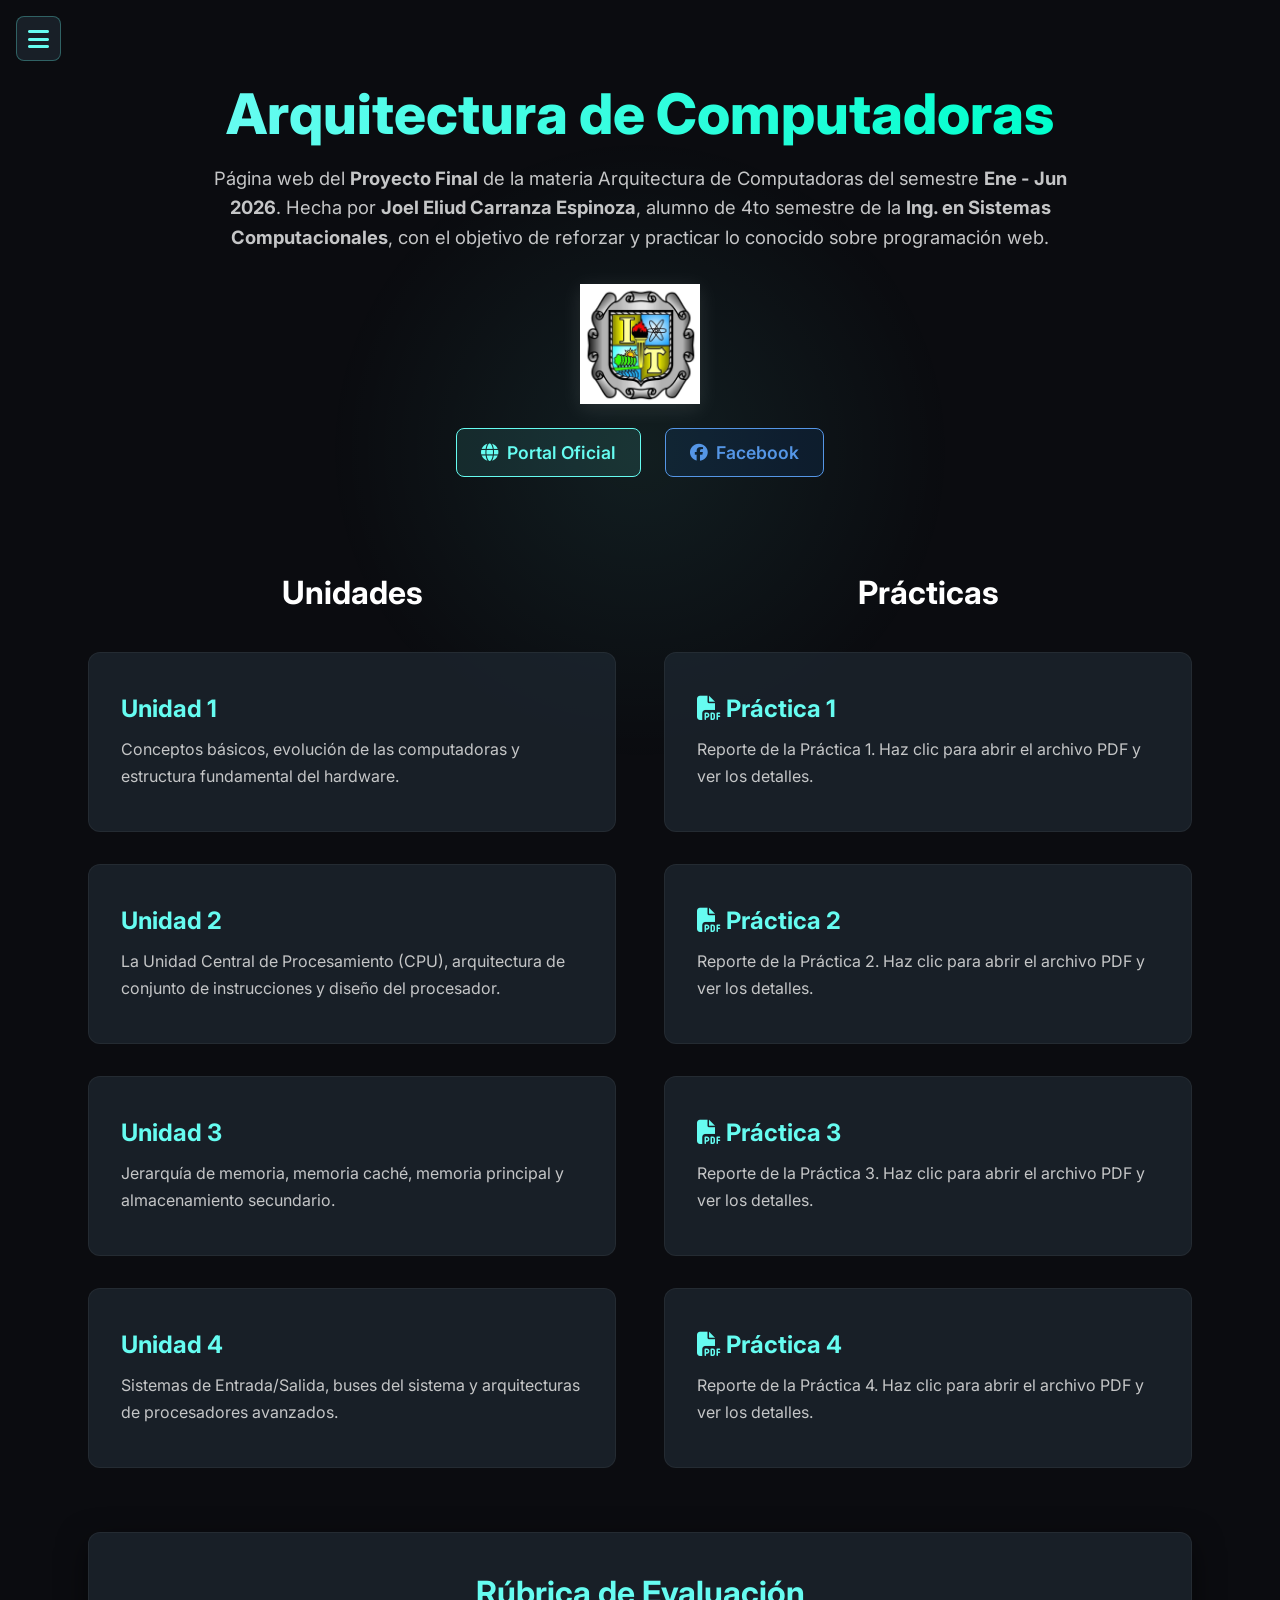
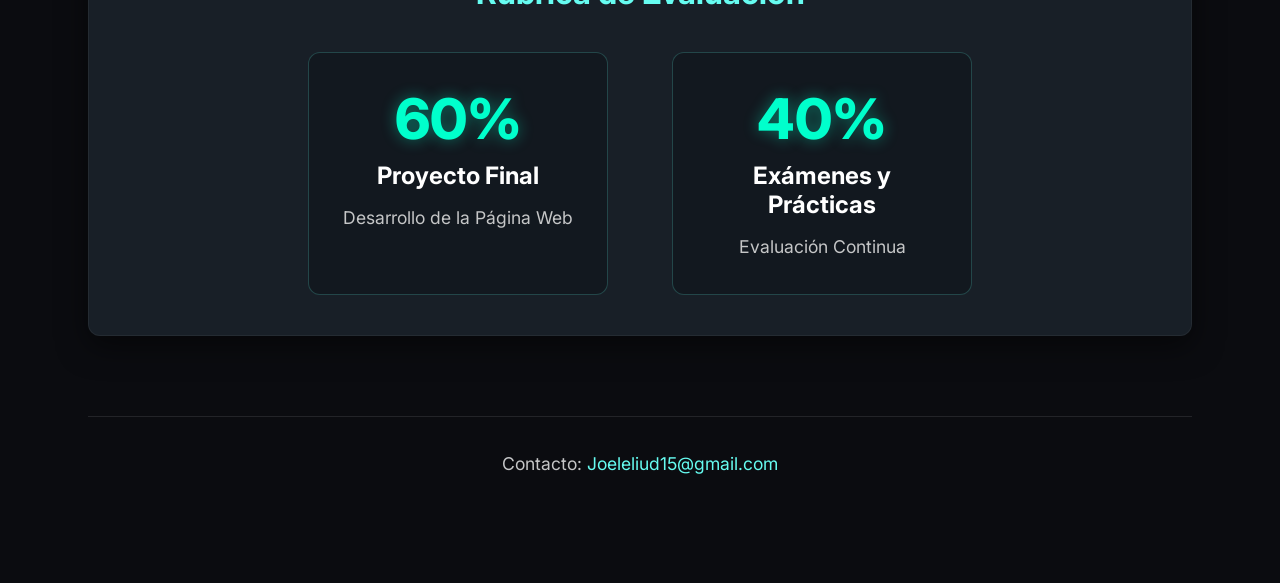
==== index.html @ 80d4b1cf "Update index.html" ====
<!DOCTYPE html>
<html lang="es">
<head>
    <meta charset="UTF-8">
    <meta name="viewport" content="width=device-width, initial-scale=1.0">
    <title>Arquitectura de Computadoras</title>
    <!-- SEO Best Practices -->
    <meta name="description" content="Temario y material de estudio de Arquitectura de Computadoras. Aprende sobre sistemas de cómputo, procesadores, memoria y más.">
    <!-- Google Fonts: Inter -->
    <link rel="preconnect" href="https://fonts.googleapis.com">
    <link rel="preconnect" href="https://fonts.gstatic.com" crossorigin>
    <link href="https://fonts.googleapis.com/css2?family=Inter:wght@300;400;600;800&display=swap" rel="stylesheet">
    <!-- FontAwesome for Icons -->
    <link rel="stylesheet" href="https://cdnjs.cloudflare.com/ajax/libs/font-awesome/6.4.0/css/all.min.css">
    <!-- Custom CSS -->
    <link rel="stylesheet" href="css/styles.css">
</head>
<body class="sidebar-collapsed">
    <!-- Toggle Button -->
    <button id="sidebar-toggle" class="sidebar-toggle-btn" aria-label="Toggle Sidebar">
        <i class="fa-solid fa-bars"></i>
    </button>

    <!-- Sidebar Navigation -->
    <nav class="sidebar" id="sidebar">
        <img src="assets/INICIO/LOGO-TECNM.png" alt="TecNM Logo" style="position: absolute; top: 1.5rem; left: 1.5rem; width: 200px; filter: drop-shadow(0 2px 5px rgba(255,255,255,0.1));">
        <div class="sidebar-header" style="margin-top: 5rem;">
            <h2>Arquitectura de computadoras</h2>
            <span>Instituto Tecnológico de Saltillo</span>
        </div>
        <ul class="nav-links">
            <li><a href="index.html" class="active"><i class="fa-solid fa-house"></i> Inicio</a></li>
            <li><a href="unidad1.html"><i class="fa-solid fa-microchip"></i> Unidad 1</a></li>
            <li><a href="unidad2.html"><i class="fa-solid fa-memory"></i> Unidad 2</a></li>
            <li><a href="unidad3.html"><i class="fa-solid fa-network-wired"></i> Unidad 3</a></li>
            <li><a href="unidad4.html"><i class="fa-solid fa-server"></i> Unidad 4</a></li>
        </ul>
    </nav>

    <!-- Main Content -->
    <main class="main-content" id="main-content">
        <!-- Hero Section -->
        <div class="hero-section" style="text-align: center; margin-bottom: 4rem;">
            <h1 style="font-size: 3.5rem; margin-bottom: 1rem;"><span class="text-gradient">Arquitectura de Computadoras</span></h1>
            <p style="font-size: 1.15rem; max-width: 900px; margin: 0 auto 2rem auto; color: var(--text-secondary); line-height: 1.6;">Página web del <strong>Proyecto Final</strong> de la materia Arquitectura de Computadoras del semestre <strong>Ene - Jun 2026</strong>. Hecha por <strong>Joel Eliud Carranza Espinoza</strong>, alumno de 4to semestre de la <strong>Ing. en Sistemas Computacionales</strong>, con el objetivo de reforzar y practicar lo conocido sobre programación web.</p>
            
            <div style="display: flex; justify-content: center; align-items: center; margin-bottom: 1.5rem;">
                <img src="assets/INICIO/ITS.png" alt="ITS Logo" style="height: 120px; object-fit: contain; filter: drop-shadow(0 4px 10px rgba(255,255,255,0.1));">
            </div>

            <div style="display: flex; justify-content: center; gap: 1.5rem; flex-wrap: wrap;">
                <a href="https://saltillo.tecnm.mx/" target="_blank" class="hero-btn portal-btn"><i class="fa-solid fa-globe"></i> Portal Oficial</a>
                <a href="https://www.facebook.com/TecNMcampusSaltillo/" target="_blank" class="hero-btn fb-btn"><i class="fa-brands fa-facebook"></i> Facebook</a>
            </div>
        </div>

        <div style="display: flex; flex-wrap: wrap; gap: 3rem; margin-top: 2rem;">
            <!-- Columna de Unidades -->
            <div style="flex: 1; min-width: 300px;">
                <h2 style="text-align: center; border: none; margin-bottom: 2rem;">Unidades</h2>
                <div class="module-grid">
                    <a href="unidad1.html" class="module-card" style="min-height: 180px; display: flex; flex-direction: column; justify-content: center;">
                        <h3 style="margin-top: 0;">Unidad 1</h3>
                        <p style="margin-bottom: 0;">Conceptos básicos, evolución de las computadoras y estructura fundamental del hardware.</p>
                    </a>
                    <a href="unidad2.html" class="module-card" style="min-height: 180px; display: flex; flex-direction: column; justify-content: center;">
                        <h3 style="margin-top: 0;">Unidad 2</h3>
                        <p style="margin-bottom: 0;">La Unidad Central de Procesamiento (CPU), arquitectura de conjunto de instrucciones y diseño del procesador.</p>
                    </a>
                    <a href="unidad3.html" class="module-card" style="min-height: 180px; display: flex; flex-direction: column; justify-content: center;">
                        <h3 style="margin-top: 0;">Unidad 3</h3>
                        <p style="margin-bottom: 0;">Jerarquía de memoria, memoria caché, memoria principal y almacenamiento secundario.</p>
                    </a>
                    <a href="unidad4.html" class="module-card" style="min-height: 180px; display: flex; flex-direction: column; justify-content: center;">
                        <h3 style="margin-top: 0;">Unidad 4</h3>
                        <p style="margin-bottom: 0;">Sistemas de Entrada/Salida, buses del sistema y arquitecturas de procesadores avanzados.</p>
                    </a>
                </div>
            </div>

            <!-- Columna de Prácticas -->
            <div style="flex: 1; min-width: 300px;">
                <h2 style="text-align: center; border: none; margin-bottom: 2rem;">Prácticas</h2>
                <div class="module-grid">
                    <a href="assets/reporte%20practica%201.pdf" target="_blank" class="module-card" style="min-height: 180px; display: flex; flex-direction: column; justify-content: center;">
                        <h3 style="margin-top: 0;"><i class="fa-solid fa-file-pdf"></i> Práctica 1</h3>
                        <p style="margin-bottom: 0;">Reporte de la Práctica 1. Haz clic para abrir el archivo PDF y ver los detalles.</p>
                    </a>
                    <a href="assets/reporte%20practica%202.pdf" target="_blank" class="module-card" style="min-height: 180px; display: flex; flex-direction: column; justify-content: center;">
                        <h3 style="margin-top: 0;"><i class="fa-solid fa-file-pdf"></i> Práctica 2</h3>
                        <p style="margin-bottom: 0;">Reporte de la Práctica 2. Haz clic para abrir el archivo PDF y ver los detalles.</p>
                    </a>
                    <a href="assets/reporte%20practica%203.pdf" target="_blank" class="module-card" style="min-height: 180px; display: flex; flex-direction: column; justify-content: center;">
                        <h3 style="margin-top: 0;"><i class="fa-solid fa-file-pdf"></i> Práctica 3</h3>
                        <p style="margin-bottom: 0;">Reporte de la Práctica 3. Haz clic para abrir el archivo PDF y ver los detalles.</p>
                    </a>
                    <a href="assets/reporte%20practica%204.pdf" target="_blank" class="module-card" style="min-height: 180px; display: flex; flex-direction: column; justify-content: center;">
                        <h3 style="margin-top: 0;"><i class="fa-solid fa-file-pdf"></i> Práctica 4</h3>
                        <p style="margin-bottom: 0;">Reporte de la Práctica 4. Haz clic para abrir el archivo PDF y ver los detalles.</p>
                    </a>
                </div>
            </div>
        </div>

        <div style="margin-top: 4rem; padding: 2.5rem; background: var(--surface-color-glass); border-radius: 12px; border: 1px solid rgba(255,255,255,0.05); box-shadow: 0 10px 30px rgba(0,0,0,0.5);">
            <h2 style="text-align: center; border: none; margin-top: 0; color: var(--primary-color);">Rúbrica de Evaluación</h2>
            <div style="display: flex; justify-content: center; flex-wrap: wrap; gap: 4rem; margin-top: 2rem;">
                <div style="text-align: center; flex: 1; max-width: 300px; background: rgba(0,0,0,0.2); padding: 2rem; border-radius: 12px; border: 1px solid rgba(102, 252, 241, 0.2);">
                    <div style="font-size: 3.5rem; font-weight: 800; color: #00ffcc; margin-bottom: 0.5rem; text-shadow: 0 0 15px rgba(0, 255, 204, 0.4);">60%</div>
                    <h3 style="margin-top: 0; color: var(--text-primary);">Proyecto Final</h3>
                    <p style="margin-bottom: 0;">Desarrollo de la Página Web</p>
                </div>
                <div style="text-align: center; flex: 1; max-width: 300px; background: rgba(0,0,0,0.2); padding: 2rem; border-radius: 12px; border: 1px solid rgba(102, 252, 241, 0.2);">
                    <div style="font-size: 3.5rem; font-weight: 800; color: #00ffcc; margin-bottom: 0.5rem; text-shadow: 0 0 15px rgba(0, 255, 204, 0.4);">40%</div>
                    <h3 style="margin-top: 0; color: var(--text-primary);">Exámenes y Prácticas</h3>
                    <p style="margin-bottom: 0;">Evaluación Continua</p>
                </div>
            </div>
        </div>
        <footer style="text-align: center; margin-top: 5rem; padding: 2rem 0; border-top: 1px solid rgba(255,255,255,0.1); color: var(--text-secondary);">
            <p>Contacto: <a href="mailto:Joeleliud15@gmail.com" style="color: var(--primary-color); text-decoration: none;">Joeleliud15@gmail.com</a></p>
        </footer>
    </main>

    <script src="js/app.js"></script>
</body>
</html>
---- css/styles.css ----
:root {
  /* Color Palette */
  --bg-color: #0b0c10;
  --surface-color: #1f2833;
  --surface-color-glass: rgba(31, 40, 51, 0.7);
  --primary-color: #66fcf1;
  --primary-glow: rgba(102, 252, 241, 0.5);
  --secondary-color: #45a29e;
  --text-primary: #ffffff;
  --text-secondary: #c5c6c7;
  
  /* Layout */
  --sidebar-width: 280px;
  --transition-speed: 0.3s;
}

* {
  margin: 0;
  padding: 0;
  box-sizing: border-box;
}

body {
  font-family: 'Inter', sans-serif;
  background-color: var(--bg-color);
  color: var(--text-primary);
  display: flex;
  min-height: 100vh;
  overflow-x: hidden;
}

/* Background Effect */
body::before {
  content: '';
  position: fixed;
  top: -50%;
  left: -50%;
  width: 200%;
  height: 200%;
  background: radial-gradient(circle at 50% 50%, var(--primary-glow) 0%, transparent 20%);
  z-index: -1;
  opacity: 0.15;
  pointer-events: none;
}

/* Glassmorphism Sidebar */
.sidebar {
  width: var(--sidebar-width);
  background: var(--surface-color-glass);
  backdrop-filter: blur(12px);
  -webkit-backdrop-filter: blur(12px);
  border-right: 1px solid rgba(255, 255, 255, 0.1);
  padding: 2rem 1.5rem;
  display: flex;
  flex-direction: column;
  position: fixed;
  height: 100vh;
  z-index: 100;
  transition: transform var(--transition-speed) ease;
}

.sidebar-header {
  margin-bottom: 3rem;
  text-align: center;
}

.sidebar-header h2 {
  font-size: 1.5rem;
  font-weight: 700;
  color: var(--primary-color);
  text-transform: uppercase;
  letter-spacing: 2px;
  text-shadow: 0 0 10px var(--primary-glow);
}

.sidebar-header span {
  display: block;
  font-size: 0.85rem;
  color: var(--text-secondary);
  margin-top: 0.5rem;
}

.nav-links {
  list-style: none;
  display: flex;
  flex-direction: column;
  gap: 1rem;
}

.nav-links li a {
  text-decoration: none;
  color: var(--text-secondary);
  font-size: 1.1rem;
  padding: 0.8rem 1rem;
  border-radius: 8px;
  display: flex;
  align-items: center;
  transition: all var(--transition-speed) ease;
  border: 1px solid transparent;
}

.nav-links li a i {
  margin-right: 15px;
  font-size: 1.2rem;
}

.nav-links li a:hover, .nav-links li a.active {
  background: rgba(102, 252, 241, 0.1);
  color: var(--primary-color);
  border: 1px solid rgba(102, 252, 241, 0.3);
  box-shadow: 0 0 15px rgba(102, 252, 241, 0.1);
  transform: translateX(5px);
}

/* Main Content Area */
.main-content {
  margin: 0 auto;
  padding: 5rem 3rem 3rem 3rem;
  width: 100%;
  max-width: 1200px;
  min-height: 100vh;
  animation: fadeIn 0.8s ease-in-out;
}

@keyframes fadeIn {
  from { opacity: 0; transform: translateY(20px); }
  to { opacity: 1; transform: translateY(0); }
}

/* Typography & General Styles */
h1 {
  font-size: 3rem;
  margin-bottom: 1rem;
  color: var(--text-primary);
  font-weight: 800;
}

.text-gradient {
  background: linear-gradient(90deg, var(--primary-color), #00ffcc);
  -webkit-background-clip: text;
  -webkit-text-fill-color: transparent;
  background-clip: text;
  color: transparent;
}

h2 {
  font-size: 2rem;
  margin-top: 2rem;
  margin-bottom: 1rem;
  color: var(--text-primary);
  border-bottom: 2px solid var(--surface-color);
  padding-bottom: 0.5rem;
}

h3 {
  font-size: 1.5rem;
  margin-top: 1.5rem;
  margin-bottom: 0.8rem;
  color: var(--secondary-color);
}

p {
  font-size: 1.1rem;
  line-height: 1.7;
  margin-bottom: 1.5rem;
  color: var(--text-secondary);
}

ul.content-list {
  margin-bottom: 1.5rem;
  padding-left: 2rem;
}

ul.content-list li {
  font-size: 1.1rem;
  line-height: 1.6;
  color: var(--text-secondary);
  margin-bottom: 0.5rem;
}

/* Cards / Modules container */
.module-grid {
  display: grid;
  grid-template-columns: repeat(auto-fit, minmax(300px, 1fr));
  gap: 2rem;
  margin-top: 2rem;
}

.module-card {
  background: var(--surface-color-glass);
  border: 1px solid rgba(255, 255, 255, 0.05);
  border-radius: 12px;
  padding: 2rem;
  transition: transform var(--transition-speed) ease, box-shadow var(--transition-speed) ease;
  cursor: pointer;
  text-decoration: none;
  display: block;
}

.module-card:hover {
  transform: translateY(-5px);
  box-shadow: 0 10px 20px rgba(0,0,0,0.3), 0 0 15px var(--primary-glow);
  border-color: rgba(102, 252, 241, 0.3);
}

.module-card h3 {
  margin-top: 0;
  color: var(--primary-color);
}

.module-card p {
  margin-bottom: 0;
  font-size: 1rem;
}

/* Images Placeholder */
.image-placeholder {
  width: 100%;
  border-radius: 12px;
  background: rgba(255, 255, 255, 0.05);
  border: 2px dashed rgba(255, 255, 255, 0.2);
  display: flex;
  align-items: center;
  justify-content: center;
  padding: 3rem;
  margin: 2rem 0;
  text-align: center;
  color: var(--text-secondary);
  transition: all 0.3s ease;
}

.image-placeholder:hover {
  border-color: var(--primary-color);
  background: rgba(102, 252, 241, 0.05);
}

/* Responsive */
@media (max-width: 768px) {
  body:not(.sidebar-collapsed) .sidebar {
    transform: translateX(0);
  }
  body.sidebar-collapsed .sidebar {
    transform: translateX(-100%);
  }
  .main-content {
    margin-left: 0 !important;
    width: 100% !important;
    padding: 4rem 1.5rem 2rem 1.5rem; /* More top padding for toggle btn */
  }
}

/* Sidebar Toggle */
.sidebar-toggle-btn {
  position: fixed;
  top: 1rem;
  z-index: 1000;
  background: var(--surface-color-glass);
  backdrop-filter: blur(5px);
  border: 1px solid rgba(102, 252, 241, 0.3);
  color: var(--primary-color);
  font-size: 1.5rem;
  width: 45px;
  height: 45px;
  border-radius: 8px;
  cursor: pointer;
  display: flex;
  align-items: center;
  justify-content: center;
  transition: all var(--transition-speed) ease;
}

.sidebar-toggle-btn:hover {
  background: rgba(102, 252, 241, 0.1);
  box-shadow: 0 0 10px var(--primary-glow);
}

body:not(.sidebar-collapsed) .sidebar-toggle-btn {
  left: calc(var(--sidebar-width) + 1rem);
}

body.sidebar-collapsed .sidebar-toggle-btn {
  left: 1rem;
}

body.sidebar-collapsed .sidebar {
  transform: translateX(-100%);
}



/* Hero Section & Buttons */
.hero-btn {
  display: inline-flex;
  align-items: center;
  gap: 0.5rem;
  padding: 0.8rem 1.5rem;
  border-radius: 8px;
  font-size: 1.1rem;
  font-weight: 600;
  text-decoration: none;
  transition: all 0.3s ease;
  border: 1px solid transparent;
}

.portal-btn {
  background: rgba(102, 252, 241, 0.1);
  color: var(--primary-color);
  border: 1px solid var(--primary-color);
}

.portal-btn:hover {
  background: var(--primary-color);
  color: var(--bg-color);
  box-shadow: 0 0 15px var(--primary-glow);
  transform: translateY(-3px);
}

.fb-btn {
  background: rgba(24, 119, 242, 0.1);
  color: #5596e6;
  border: 1px solid #5596e6;
}

.fb-btn:hover {
  background: #1877F2;
  color: white;
  border-color: #1877F2;
  box-shadow: 0 0 15px rgba(24, 119, 242, 0.5);
  transform: translateY(-3px);
}
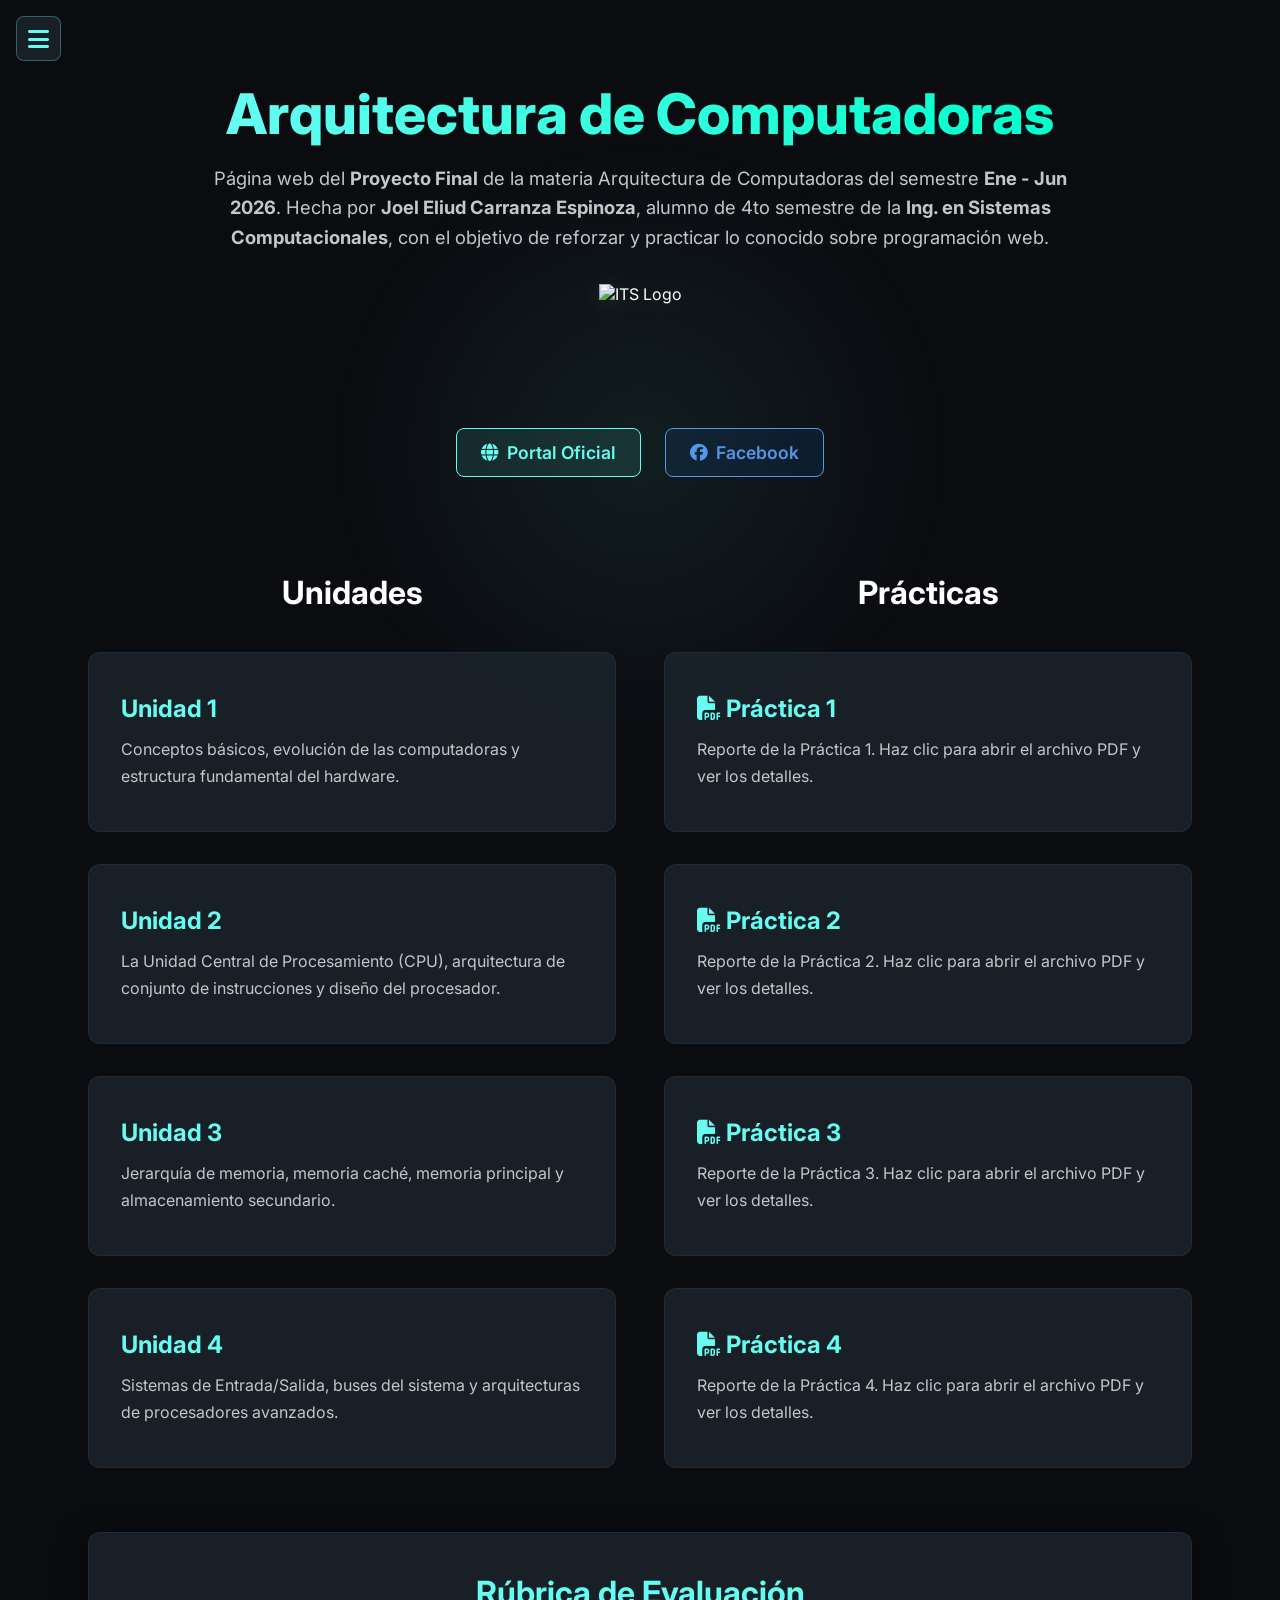
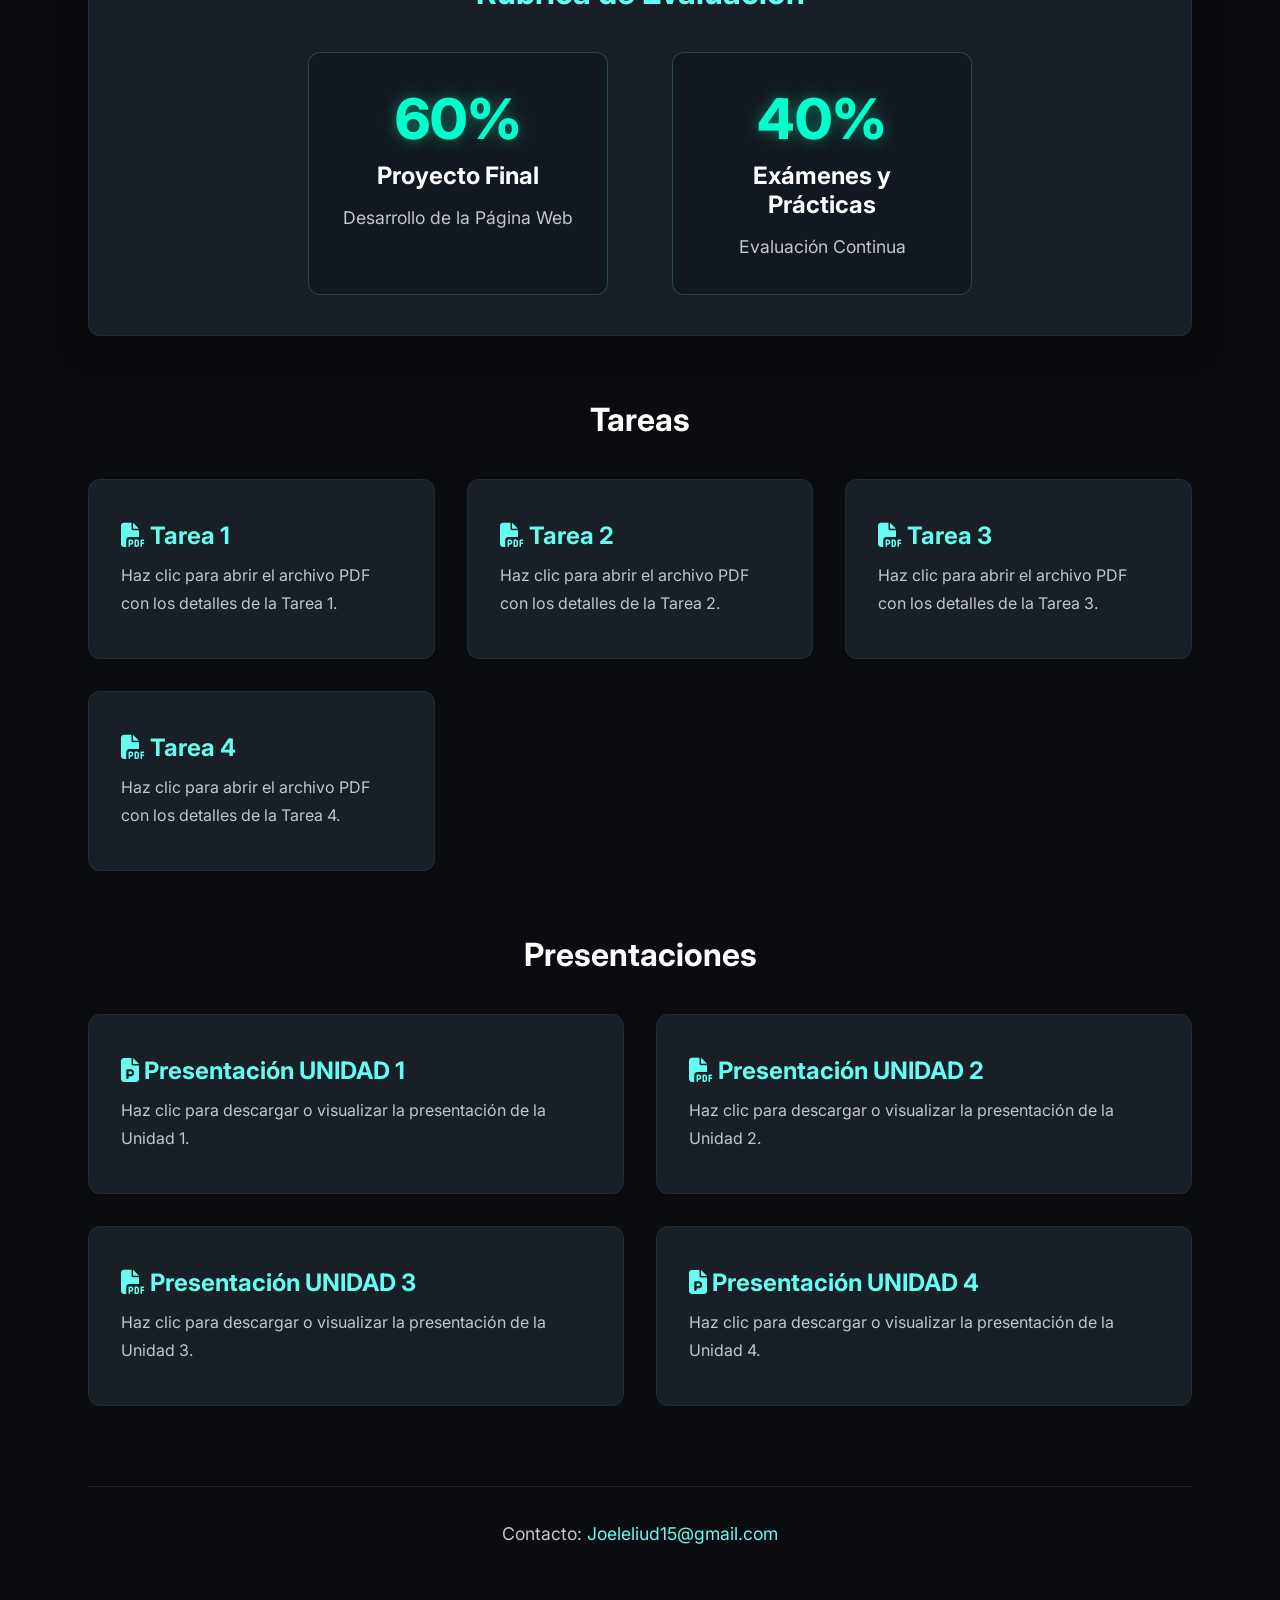
==== commit 703b8496: "Add files via upload" ====
--- a/index.html
+++ b/index.html
@@ -1,130 +1,171 @@
-<!DOCTYPE html>
-<html lang="es">
-<head>
-    <meta charset="UTF-8">
-    <meta name="viewport" content="width=device-width, initial-scale=1.0">
-    <title>Arquitectura de Computadoras</title>
-    <!-- SEO Best Practices -->
-    <meta name="description" content="Temario y material de estudio de Arquitectura de Computadoras. Aprende sobre sistemas de cómputo, procesadores, memoria y más.">
-    <!-- Google Fonts: Inter -->
-    <link rel="preconnect" href="https://fonts.googleapis.com">
-    <link rel="preconnect" href="https://fonts.gstatic.com" crossorigin>
-    <link href="https://fonts.googleapis.com/css2?family=Inter:wght@300;400;600;800&display=swap" rel="stylesheet">
-    <!-- FontAwesome for Icons -->
-    <link rel="stylesheet" href="https://cdnjs.cloudflare.com/ajax/libs/font-awesome/6.4.0/css/all.min.css">
-    <!-- Custom CSS -->
-    <link rel="stylesheet" href="css/styles.css">
-</head>
-<body class="sidebar-collapsed">
-    <!-- Toggle Button -->
-    <button id="sidebar-toggle" class="sidebar-toggle-btn" aria-label="Toggle Sidebar">
-        <i class="fa-solid fa-bars"></i>
-    </button>
-
-    <!-- Sidebar Navigation -->
-    <nav class="sidebar" id="sidebar">
-        <img src="assets/INICIO/LOGO-TECNM.png" alt="TecNM Logo" style="position: absolute; top: 1.5rem; left: 1.5rem; width: 200px; filter: drop-shadow(0 2px 5px rgba(255,255,255,0.1));">
-        <div class="sidebar-header" style="margin-top: 5rem;">
-            <h2>Arquitectura de computadoras</h2>
-            <span>Instituto Tecnológico de Saltillo</span>
-        </div>
-        <ul class="nav-links">
-            <li><a href="index.html" class="active"><i class="fa-solid fa-house"></i> Inicio</a></li>
-            <li><a href="unidad1.html"><i class="fa-solid fa-microchip"></i> Unidad 1</a></li>
-            <li><a href="unidad2.html"><i class="fa-solid fa-memory"></i> Unidad 2</a></li>
-            <li><a href="unidad3.html"><i class="fa-solid fa-network-wired"></i> Unidad 3</a></li>
-            <li><a href="unidad4.html"><i class="fa-solid fa-server"></i> Unidad 4</a></li>
-        </ul>
-    </nav>
-
-    <!-- Main Content -->
-    <main class="main-content" id="main-content">
-        <!-- Hero Section -->
-        <div class="hero-section" style="text-align: center; margin-bottom: 4rem;">
-            <h1 style="font-size: 3.5rem; margin-bottom: 1rem;"><span class="text-gradient">Arquitectura de Computadoras</span></h1>
-            <p style="font-size: 1.15rem; max-width: 900px; margin: 0 auto 2rem auto; color: var(--text-secondary); line-height: 1.6;">Página web del <strong>Proyecto Final</strong> de la materia Arquitectura de Computadoras del semestre <strong>Ene - Jun 2026</strong>. Hecha por <strong>Joel Eliud Carranza Espinoza</strong>, alumno de 4to semestre de la <strong>Ing. en Sistemas Computacionales</strong>, con el objetivo de reforzar y practicar lo conocido sobre programación web.</p>
-            
-            <div style="display: flex; justify-content: center; align-items: center; margin-bottom: 1.5rem;">
-                <img src="assets/INICIO/ITS.png" alt="ITS Logo" style="height: 120px; object-fit: contain; filter: drop-shadow(0 4px 10px rgba(255,255,255,0.1));">
-            </div>
-
-            <div style="display: flex; justify-content: center; gap: 1.5rem; flex-wrap: wrap;">
-                <a href="https://saltillo.tecnm.mx/" target="_blank" class="hero-btn portal-btn"><i class="fa-solid fa-globe"></i> Portal Oficial</a>
-                <a href="https://www.facebook.com/TecNMcampusSaltillo/" target="_blank" class="hero-btn fb-btn"><i class="fa-brands fa-facebook"></i> Facebook</a>
-            </div>
-        </div>
-
-        <div style="display: flex; flex-wrap: wrap; gap: 3rem; margin-top: 2rem;">
-            <!-- Columna de Unidades -->
-            <div style="flex: 1; min-width: 300px;">
-                <h2 style="text-align: center; border: none; margin-bottom: 2rem;">Unidades</h2>
-                <div class="module-grid">
-                    <a href="unidad1.html" class="module-card" style="min-height: 180px; display: flex; flex-direction: column; justify-content: center;">
-                        <h3 style="margin-top: 0;">Unidad 1</h3>
-                        <p style="margin-bottom: 0;">Conceptos básicos, evolución de las computadoras y estructura fundamental del hardware.</p>
-                    </a>
-                    <a href="unidad2.html" class="module-card" style="min-height: 180px; display: flex; flex-direction: column; justify-content: center;">
-                        <h3 style="margin-top: 0;">Unidad 2</h3>
-                        <p style="margin-bottom: 0;">La Unidad Central de Procesamiento (CPU), arquitectura de conjunto de instrucciones y diseño del procesador.</p>
-                    </a>
-                    <a href="unidad3.html" class="module-card" style="min-height: 180px; display: flex; flex-direction: column; justify-content: center;">
-                        <h3 style="margin-top: 0;">Unidad 3</h3>
-                        <p style="margin-bottom: 0;">Jerarquía de memoria, memoria caché, memoria principal y almacenamiento secundario.</p>
-                    </a>
-                    <a href="unidad4.html" class="module-card" style="min-height: 180px; display: flex; flex-direction: column; justify-content: center;">
-                        <h3 style="margin-top: 0;">Unidad 4</h3>
-                        <p style="margin-bottom: 0;">Sistemas de Entrada/Salida, buses del sistema y arquitecturas de procesadores avanzados.</p>
-                    </a>
-                </div>
-            </div>
-
-            <!-- Columna de Prácticas -->
-            <div style="flex: 1; min-width: 300px;">
-                <h2 style="text-align: center; border: none; margin-bottom: 2rem;">Prácticas</h2>
-                <div class="module-grid">
-                    <a href="assets/reporte%20practica%201.pdf" target="_blank" class="module-card" style="min-height: 180px; display: flex; flex-direction: column; justify-content: center;">
-                        <h3 style="margin-top: 0;"><i class="fa-solid fa-file-pdf"></i> Práctica 1</h3>
-                        <p style="margin-bottom: 0;">Reporte de la Práctica 1. Haz clic para abrir el archivo PDF y ver los detalles.</p>
-                    </a>
-                    <a href="assets/reporte%20practica%202.pdf" target="_blank" class="module-card" style="min-height: 180px; display: flex; flex-direction: column; justify-content: center;">
-                        <h3 style="margin-top: 0;"><i class="fa-solid fa-file-pdf"></i> Práctica 2</h3>
-                        <p style="margin-bottom: 0;">Reporte de la Práctica 2. Haz clic para abrir el archivo PDF y ver los detalles.</p>
-                    </a>
-                    <a href="assets/reporte%20practica%203.pdf" target="_blank" class="module-card" style="min-height: 180px; display: flex; flex-direction: column; justify-content: center;">
-                        <h3 style="margin-top: 0;"><i class="fa-solid fa-file-pdf"></i> Práctica 3</h3>
-                        <p style="margin-bottom: 0;">Reporte de la Práctica 3. Haz clic para abrir el archivo PDF y ver los detalles.</p>
-                    </a>
-                    <a href="assets/reporte%20practica%204.pdf" target="_blank" class="module-card" style="min-height: 180px; display: flex; flex-direction: column; justify-content: center;">
-                        <h3 style="margin-top: 0;"><i class="fa-solid fa-file-pdf"></i> Práctica 4</h3>
-                        <p style="margin-bottom: 0;">Reporte de la Práctica 4. Haz clic para abrir el archivo PDF y ver los detalles.</p>
-                    </a>
-                </div>
-            </div>
-        </div>
-
-        <div style="margin-top: 4rem; padding: 2.5rem; background: var(--surface-color-glass); border-radius: 12px; border: 1px solid rgba(255,255,255,0.05); box-shadow: 0 10px 30px rgba(0,0,0,0.5);">
-            <h2 style="text-align: center; border: none; margin-top: 0; color: var(--primary-color);">Rúbrica de Evaluación</h2>
-            <div style="display: flex; justify-content: center; flex-wrap: wrap; gap: 4rem; margin-top: 2rem;">
-                <div style="text-align: center; flex: 1; max-width: 300px; background: rgba(0,0,0,0.2); padding: 2rem; border-radius: 12px; border: 1px solid rgba(102, 252, 241, 0.2);">
-                    <div style="font-size: 3.5rem; font-weight: 800; color: #00ffcc; margin-bottom: 0.5rem; text-shadow: 0 0 15px rgba(0, 255, 204, 0.4);">60%</div>
-                    <h3 style="margin-top: 0; color: var(--text-primary);">Proyecto Final</h3>
-                    <p style="margin-bottom: 0;">Desarrollo de la Página Web</p>
-                </div>
-                <div style="text-align: center; flex: 1; max-width: 300px; background: rgba(0,0,0,0.2); padding: 2rem; border-radius: 12px; border: 1px solid rgba(102, 252, 241, 0.2);">
-                    <div style="font-size: 3.5rem; font-weight: 800; color: #00ffcc; margin-bottom: 0.5rem; text-shadow: 0 0 15px rgba(0, 255, 204, 0.4);">40%</div>
-                    <h3 style="margin-top: 0; color: var(--text-primary);">Exámenes y Prácticas</h3>
-                    <p style="margin-bottom: 0;">Evaluación Continua</p>
-                </div>
-            </div>
-        </div>
-        <footer style="text-align: center; margin-top: 5rem; padding: 2rem 0; border-top: 1px solid rgba(255,255,255,0.1); color: var(--text-secondary);">
-            <p>Contacto: <a href="mailto:Joeleliud15@gmail.com" style="color: var(--primary-color); text-decoration: none;">Joeleliud15@gmail.com</a></p>
-        </footer>
-    </main>
-
-    <script src="js/app.js"></script>
-</body>
-</html>
+<!DOCTYPE html>
+<html lang="es">
+<head>
+    <meta charset="UTF-8">
+    <meta name="viewport" content="width=device-width, initial-scale=1.0">
+    <title>Arquitectura de Computadoras</title>
+    <!-- SEO Best Practices -->
+    <meta name="description" content="Temario y material de estudio de Arquitectura de Computadoras. Aprende sobre sistemas de cómputo, procesadores, memoria y más.">
+    <!-- Google Fonts: Inter -->
+    <link rel="preconnect" href="https://fonts.googleapis.com">
+    <link rel="preconnect" href="https://fonts.gstatic.com" crossorigin>
+    <link href="https://fonts.googleapis.com/css2?family=Inter:wght@300;400;600;800&display=swap" rel="stylesheet">
+    <!-- FontAwesome for Icons -->
+    <link rel="stylesheet" href="https://cdnjs.cloudflare.com/ajax/libs/font-awesome/6.4.0/css/all.min.css">
+    <!-- Custom CSS -->
+    <link rel="stylesheet" href="css/styles.css">
+</head>
+<body class="sidebar-collapsed">
+    <!-- Toggle Button -->
+    <button id="sidebar-toggle" class="sidebar-toggle-btn" aria-label="Toggle Sidebar">
+        <i class="fa-solid fa-bars"></i>
+    </button>
+
+    <!-- Sidebar Navigation -->
+    <nav class="sidebar" id="sidebar">
+        <img src="assets/Inicio/LOGO-TECNM.png" alt="TecNM Logo" style="position: absolute; top: 1.5rem; left: 1.5rem; width: 200px; filter: drop-shadow(0 2px 5px rgba(255,255,255,0.1));">
+        <div class="sidebar-header" style="margin-top: 5rem;">
+            <h2>Arquitectura de computadoras</h2>
+            <span>Instituto Tecnológico de Saltillo</span>
+        </div>
+        <ul class="nav-links">
+            <li><a href="index.html" class="active"><i class="fa-solid fa-house"></i> Inicio</a></li>
+            <li><a href="unidad1.html"><i class="fa-solid fa-microchip"></i> Unidad 1</a></li>
+            <li><a href="unidad2.html"><i class="fa-solid fa-memory"></i> Unidad 2</a></li>
+            <li><a href="unidad3.html"><i class="fa-solid fa-network-wired"></i> Unidad 3</a></li>
+            <li><a href="unidad4.html"><i class="fa-solid fa-server"></i> Unidad 4</a></li>
+        </ul>
+    </nav>
+
+    <!-- Main Content -->
+    <main class="main-content" id="main-content">
+        <!-- Hero Section -->
+        <div class="hero-section" style="text-align: center; margin-bottom: 4rem;">
+            <h1 style="font-size: 3.5rem; margin-bottom: 1rem;"><span class="text-gradient">Arquitectura de Computadoras</span></h1>
+            <p style="font-size: 1.15rem; max-width: 900px; margin: 0 auto 2rem auto; color: var(--text-secondary); line-height: 1.6;">Página web del <strong>Proyecto Final</strong> de la materia Arquitectura de Computadoras del semestre <strong>Ene - Jun 2026</strong>. Hecha por <strong>Joel Eliud Carranza Espinoza</strong>, alumno de 4to semestre de la <strong>Ing. en Sistemas Computacionales</strong>, con el objetivo de reforzar y practicar lo conocido sobre programación web.</p>
+            
+            <div style="display: flex; justify-content: center; align-items: center; margin-bottom: 1.5rem;">
+                <img src="assets/Inicio/ITS.png" alt="ITS Logo" style="height: 120px; object-fit: contain; filter: drop-shadow(0 4px 10px rgba(255,255,255,0.1));">
+            </div>
+
+            <div style="display: flex; justify-content: center; gap: 1.5rem; flex-wrap: wrap;">
+                <a href="https://saltillo.tecnm.mx/" target="_blank" class="hero-btn portal-btn"><i class="fa-solid fa-globe"></i> Portal Oficial</a>
+                <a href="https://www.facebook.com/TecNMcampusSaltillo/" target="_blank" class="hero-btn fb-btn"><i class="fa-brands fa-facebook"></i> Facebook</a>
+            </div>
+        </div>
+
+        <div style="display: flex; flex-wrap: wrap; gap: 3rem; margin-top: 2rem;">
+            <!-- Columna de Unidades -->
+            <div style="flex: 1; min-width: 300px;">
+                <h2 style="text-align: center; border: none; margin-bottom: 2rem;">Unidades</h2>
+                <div class="module-grid">
+                    <a href="unidad1.html" class="module-card" style="min-height: 180px; display: flex; flex-direction: column; justify-content: center;">
+                        <h3 style="margin-top: 0;">Unidad 1</h3>
+                        <p style="margin-bottom: 0;">Conceptos básicos, evolución de las computadoras y estructura fundamental del hardware.</p>
+                    </a>
+                    <a href="unidad2.html" class="module-card" style="min-height: 180px; display: flex; flex-direction: column; justify-content: center;">
+                        <h3 style="margin-top: 0;">Unidad 2</h3>
+                        <p style="margin-bottom: 0;">La Unidad Central de Procesamiento (CPU), arquitectura de conjunto de instrucciones y diseño del procesador.</p>
+                    </a>
+                    <a href="unidad3.html" class="module-card" style="min-height: 180px; display: flex; flex-direction: column; justify-content: center;">
+                        <h3 style="margin-top: 0;">Unidad 3</h3>
+                        <p style="margin-bottom: 0;">Jerarquía de memoria, memoria caché, memoria principal y almacenamiento secundario.</p>
+                    </a>
+                    <a href="unidad4.html" class="module-card" style="min-height: 180px; display: flex; flex-direction: column; justify-content: center;">
+                        <h3 style="margin-top: 0;">Unidad 4</h3>
+                        <p style="margin-bottom: 0;">Sistemas de Entrada/Salida, buses del sistema y arquitecturas de procesadores avanzados.</p>
+                    </a>
+                </div>
+            </div>
+
+            <!-- Columna de Prácticas -->
+            <div style="flex: 1; min-width: 300px;">
+                <h2 style="text-align: center; border: none; margin-bottom: 2rem;">Prácticas</h2>
+                <div class="module-grid">
+                    <a href="assets/reporte%20practica%201.pdf" target="_blank" class="module-card" style="min-height: 180px; display: flex; flex-direction: column; justify-content: center;">
+                        <h3 style="margin-top: 0;"><i class="fa-solid fa-file-pdf"></i> Práctica 1</h3>
+                        <p style="margin-bottom: 0;">Reporte de la Práctica 1. Haz clic para abrir el archivo PDF y ver los detalles.</p>
+                    </a>
+                    <a href="assets/reporte%20practica%202.pdf" target="_blank" class="module-card" style="min-height: 180px; display: flex; flex-direction: column; justify-content: center;">
+                        <h3 style="margin-top: 0;"><i class="fa-solid fa-file-pdf"></i> Práctica 2</h3>
+                        <p style="margin-bottom: 0;">Reporte de la Práctica 2. Haz clic para abrir el archivo PDF y ver los detalles.</p>
+                    </a>
+                    <a href="assets/reporte%20practica%203.pdf" target="_blank" class="module-card" style="min-height: 180px; display: flex; flex-direction: column; justify-content: center;">
+                        <h3 style="margin-top: 0;"><i class="fa-solid fa-file-pdf"></i> Práctica 3</h3>
+                        <p style="margin-bottom: 0;">Reporte de la Práctica 3. Haz clic para abrir el archivo PDF y ver los detalles.</p>
+                    </a>
+                    <a href="assets/reporte%20practica%204.pdf" target="_blank" class="module-card" style="min-height: 180px; display: flex; flex-direction: column; justify-content: center;">
+                        <h3 style="margin-top: 0;"><i class="fa-solid fa-file-pdf"></i> Práctica 4</h3>
+                        <p style="margin-bottom: 0;">Reporte de la Práctica 4. Haz clic para abrir el archivo PDF y ver los detalles.</p>
+                    </a>
+                </div>
+            </div>
+        </div>
+
+        <div style="margin-top: 4rem; padding: 2.5rem; background: var(--surface-color-glass); border-radius: 12px; border: 1px solid rgba(255,255,255,0.05); box-shadow: 0 10px 30px rgba(0,0,0,0.5);">
+            <h2 style="text-align: center; border: none; margin-top: 0; color: var(--primary-color);">Rúbrica de Evaluación</h2>
+            <div style="display: flex; justify-content: center; flex-wrap: wrap; gap: 4rem; margin-top: 2rem;">
+                <div style="text-align: center; flex: 1; max-width: 300px; background: rgba(0,0,0,0.2); padding: 2rem; border-radius: 12px; border: 1px solid rgba(102, 252, 241, 0.2);">
+                    <div style="font-size: 3.5rem; font-weight: 800; color: #00ffcc; margin-bottom: 0.5rem; text-shadow: 0 0 15px rgba(0, 255, 204, 0.4);">60%</div>
+                    <h3 style="margin-top: 0; color: var(--text-primary);">Proyecto Final</h3>
+                    <p style="margin-bottom: 0;">Desarrollo de la Página Web</p>
+                </div>
+                <div style="text-align: center; flex: 1; max-width: 300px; background: rgba(0,0,0,0.2); padding: 2rem; border-radius: 12px; border: 1px solid rgba(102, 252, 241, 0.2);">
+                    <div style="font-size: 3.5rem; font-weight: 800; color: #00ffcc; margin-bottom: 0.5rem; text-shadow: 0 0 15px rgba(0, 255, 204, 0.4);">40%</div>
+                    <h3 style="margin-top: 0; color: var(--text-primary);">Exámenes y Prácticas</h3>
+                    <p style="margin-bottom: 0;">Evaluación Continua</p>
+                </div>
+            </div>
+        </div>
+
+        <h2 style="text-align: center; border: none; margin-top: 4rem; margin-bottom: 2rem;">Tareas</h2>
+        <div class="module-grid">
+            <a href="assets/Diseño%20de%20equipos%20de%20computo%20(1).pdf" target="_blank" class="module-card" style="min-height: 180px; display: flex; flex-direction: column; justify-content: center;">
+                <h3 style="margin-top: 0;"><i class="fa-solid fa-file-pdf"></i> Tarea 1</h3>
+                <p style="margin-bottom: 0;">Haz clic para abrir el archivo PDF con los detalles de la Tarea 1.</p>
+            </a>
+            <a href="assets/Gamas%20de%20equipos%20de%20computo.pdf" target="_blank" class="module-card" style="min-height: 180px; display: flex; flex-direction: column; justify-content: center;">
+                <h3 style="margin-top: 0;"><i class="fa-solid fa-file-pdf"></i> Tarea 2</h3>
+                <p style="margin-bottom: 0;">Haz clic para abrir el archivo PDF con los detalles de la Tarea 2.</p>
+            </a>
+            <a href="assets/PROCESADORES-1.pdf" target="_blank" class="module-card" style="min-height: 180px; display: flex; flex-direction: column; justify-content: center;">
+                <h3 style="margin-top: 0;"><i class="fa-solid fa-file-pdf"></i> Tarea 3</h3>
+                <p style="margin-bottom: 0;">Haz clic para abrir el archivo PDF con los detalles de la Tarea 3.</p>
+            </a>
+            <a href="assets/TareaCotizaciónDeEquipos.pdf" target="_blank" class="module-card" style="min-height: 180px; display: flex; flex-direction: column; justify-content: center;">
+                <h3 style="margin-top: 0;"><i class="fa-solid fa-file-pdf"></i> Tarea 4</h3>
+                <p style="margin-bottom: 0;">Haz clic para abrir el archivo PDF con los detalles de la Tarea 4.</p>
+            </a>
+        </div>
+
+        <h2 style="text-align: center; border: none; margin-top: 4rem; margin-bottom: 2rem;">Presentaciones</h2>
+        <div class="module-grid" style="grid-template-columns: repeat(2, 1fr);">
+            <a href="assets/PresentaciónUnidad1.pptx" target="_blank" class="module-card" style="min-height: 180px; display: flex; flex-direction: column; justify-content: center;">
+                <h3 style="margin-top: 0;"><i class="fa-solid fa-file-powerpoint"></i> Presentación UNIDAD 1</h3>
+                <p style="margin-bottom: 0;">Haz clic para descargar o visualizar la presentación de la Unidad 1.</p>
+            </a>
+            <a href="assets/PresentaciónUnidad2.pdf" target="_blank" class="module-card" style="min-height: 180px; display: flex; flex-direction: column; justify-content: center;">
+                <h3 style="margin-top: 0;"><i class="fa-solid fa-file-pdf"></i> Presentación UNIDAD 2</h3>
+                <p style="margin-bottom: 0;">Haz clic para descargar o visualizar la presentación de la Unidad 2.</p>
+            </a>
+            <a href="assets/PresentaciónUnidad3.pdf" target="_blank" class="module-card" style="min-height: 180px; display: flex; flex-direction: column; justify-content: center;">
+                <h3 style="margin-top: 0;"><i class="fa-solid fa-file-pdf"></i> Presentación UNIDAD 3</h3>
+                <p style="margin-bottom: 0;">Haz clic para descargar o visualizar la presentación de la Unidad 3.</p>
+            </a>
+            <a href="assets/PresentacionUnidad4.pptx" target="_blank" class="module-card" style="min-height: 180px; display: flex; flex-direction: column; justify-content: center;">
+                <h3 style="margin-top: 0;"><i class="fa-solid fa-file-powerpoint"></i> Presentación UNIDAD 4</h3>
+                <p style="margin-bottom: 0;">Haz clic para descargar o visualizar la presentación de la Unidad 4.</p>
+            </a>
+        </div>
+
+        <footer style="text-align: center; margin-top: 5rem; padding: 2rem 0; border-top: 1px solid rgba(255,255,255,0.1); color: var(--text-secondary);">
+            <p>Contacto: <a href="mailto:Joeleliud15@gmail.com" style="color: var(--primary-color); text-decoration: none;">Joeleliud15@gmail.com</a></p>
+        </footer>
+    </main>
+
+    <script src="js/app.js"></script>
+</body>
+</html>
 
 
 
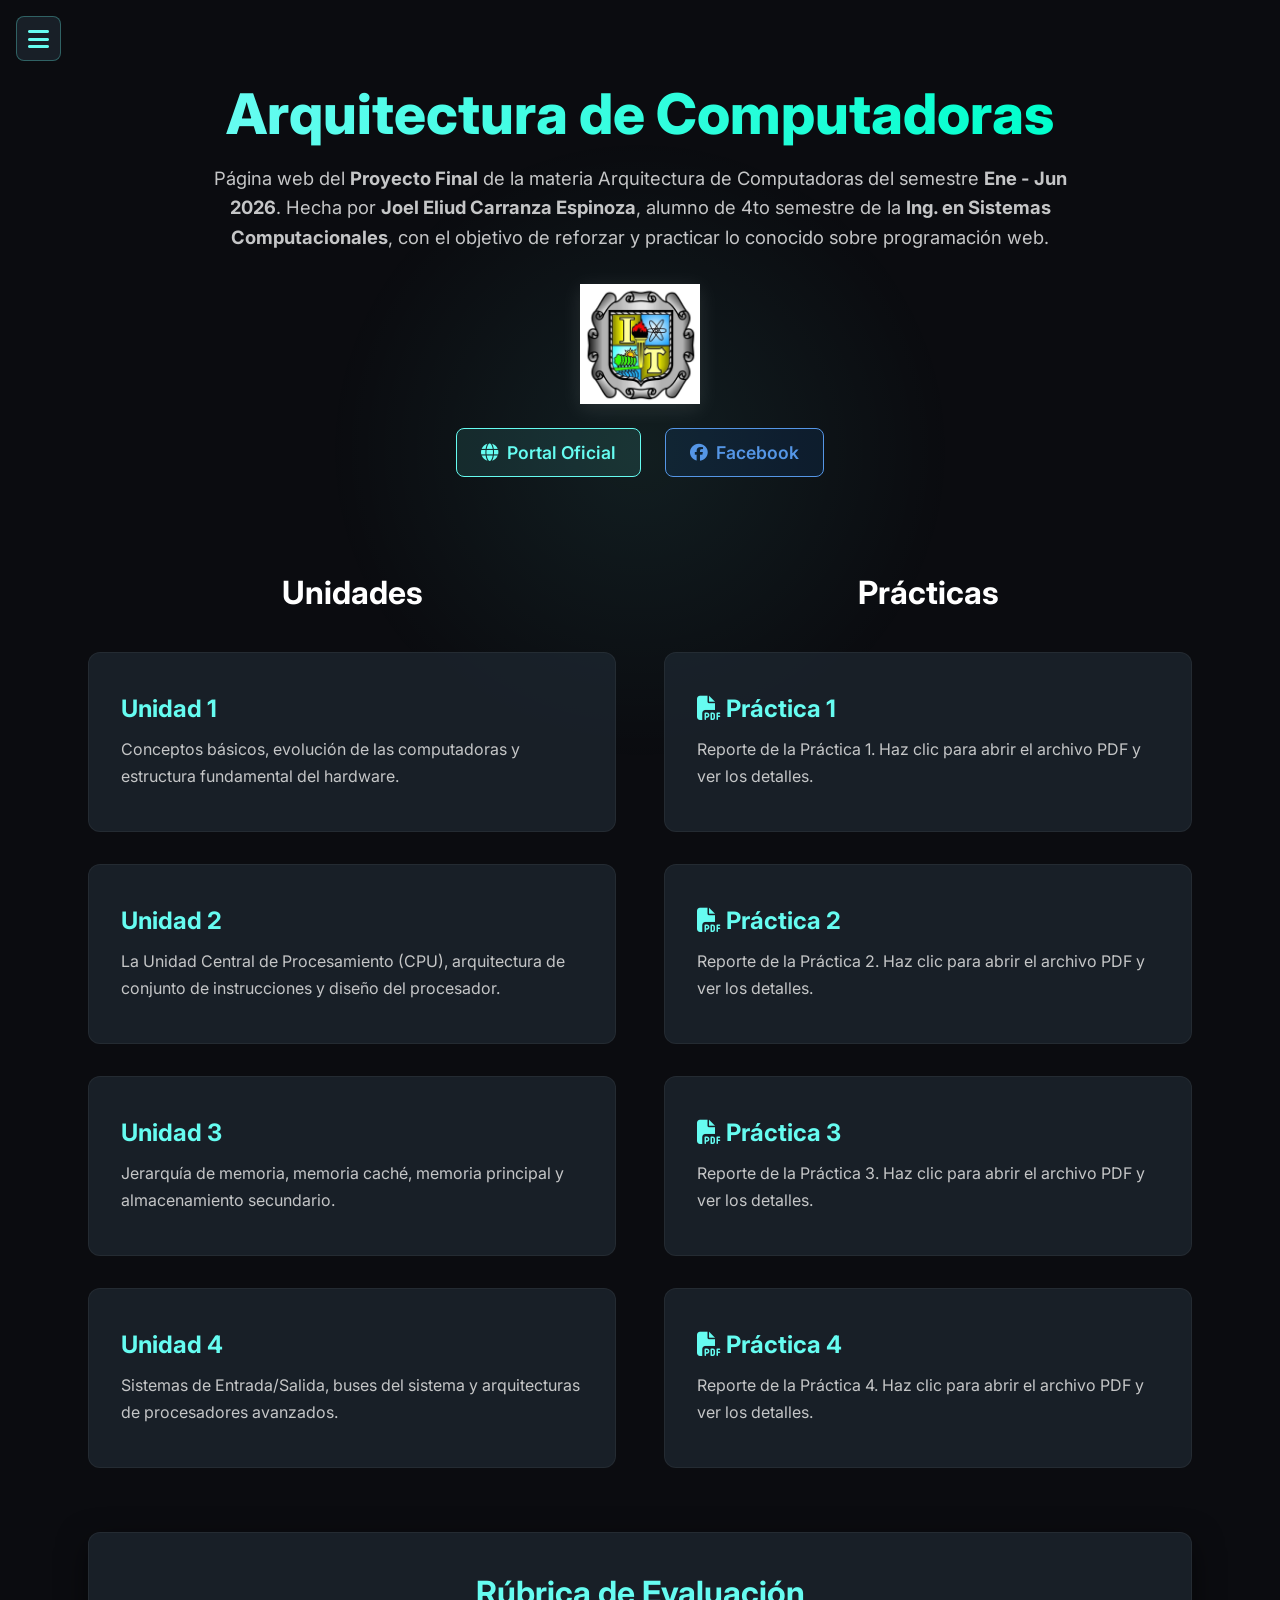
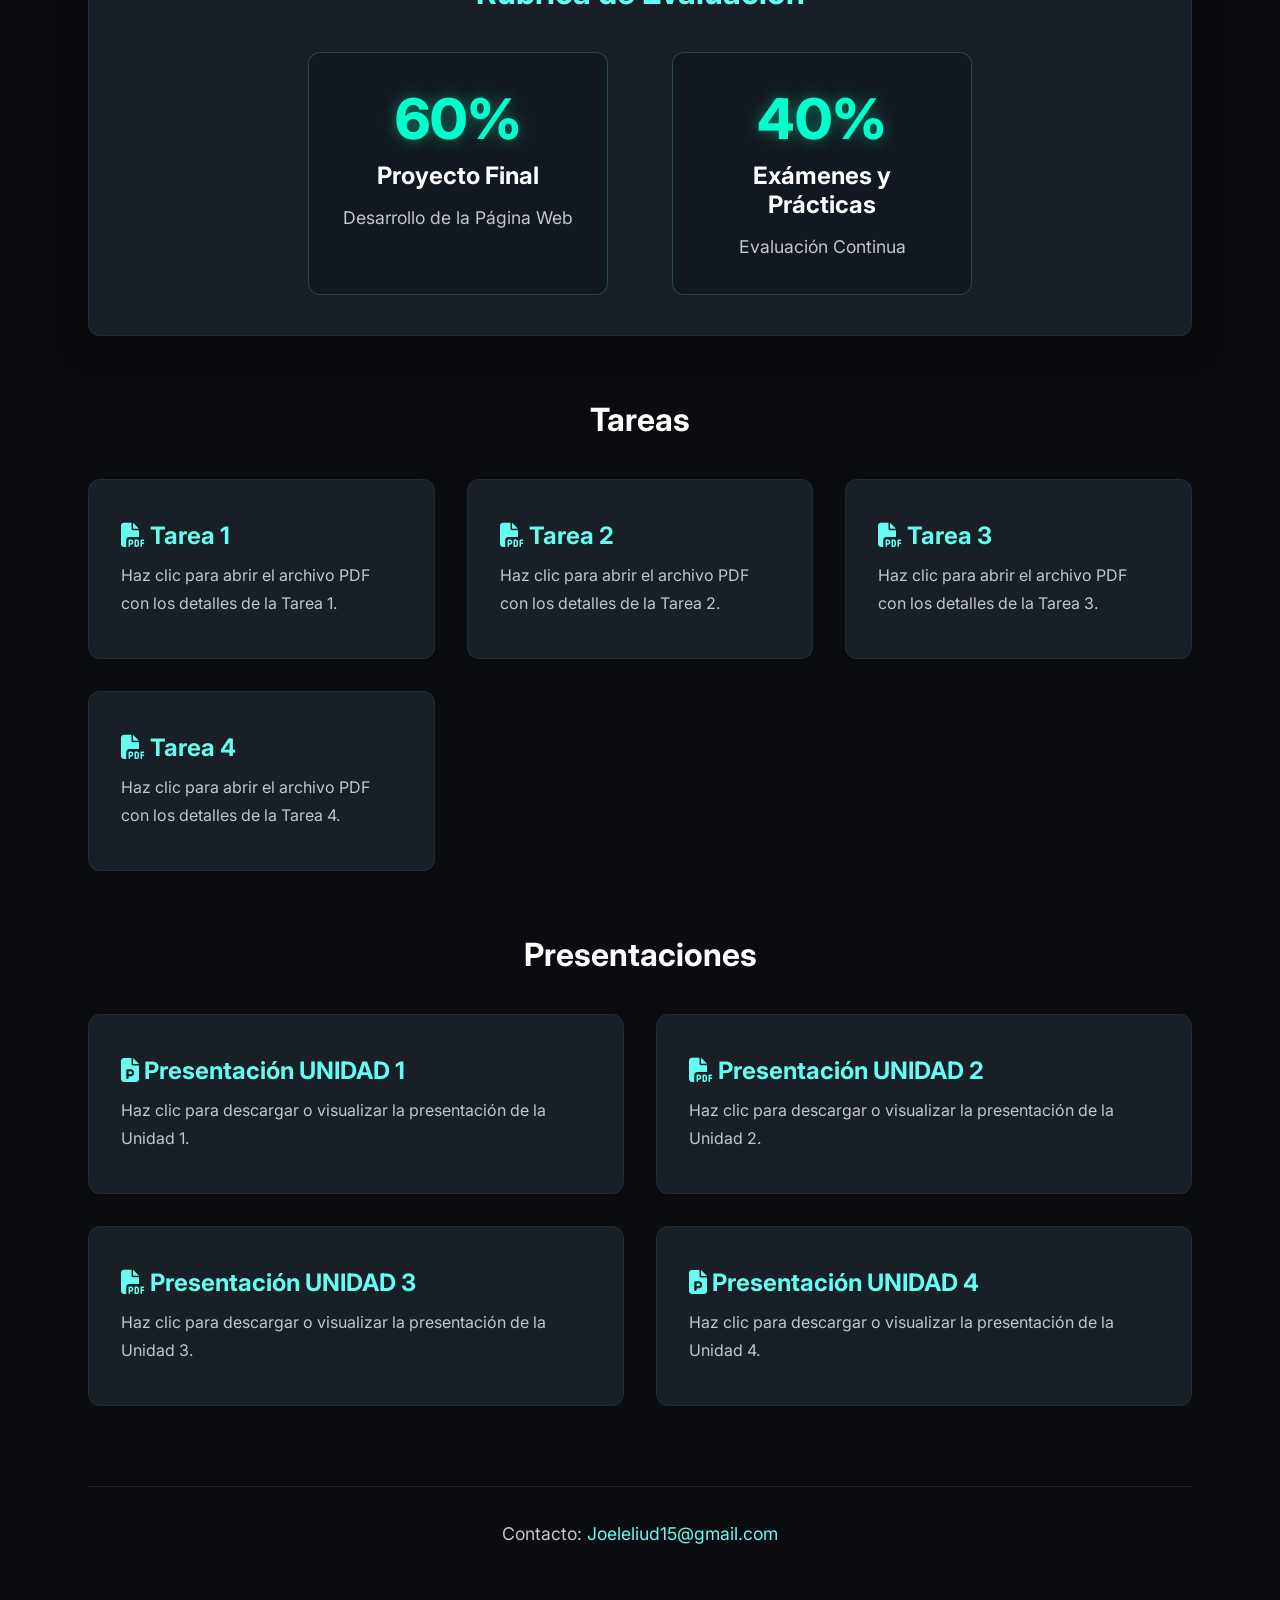
==== commit 012ff5a4: "Update index.html" ====
--- a/index.html
+++ b/index.html
@@ -1,171 +1,171 @@
-<!DOCTYPE html>
-<html lang="es">
-<head>
-    <meta charset="UTF-8">
-    <meta name="viewport" content="width=device-width, initial-scale=1.0">
-    <title>Arquitectura de Computadoras</title>
-    <!-- SEO Best Practices -->
-    <meta name="description" content="Temario y material de estudio de Arquitectura de Computadoras. Aprende sobre sistemas de cómputo, procesadores, memoria y más.">
-    <!-- Google Fonts: Inter -->
-    <link rel="preconnect" href="https://fonts.googleapis.com">
-    <link rel="preconnect" href="https://fonts.gstatic.com" crossorigin>
-    <link href="https://fonts.googleapis.com/css2?family=Inter:wght@300;400;600;800&display=swap" rel="stylesheet">
-    <!-- FontAwesome for Icons -->
-    <link rel="stylesheet" href="https://cdnjs.cloudflare.com/ajax/libs/font-awesome/6.4.0/css/all.min.css">
-    <!-- Custom CSS -->
-    <link rel="stylesheet" href="css/styles.css">
-</head>
-<body class="sidebar-collapsed">
-    <!-- Toggle Button -->
-    <button id="sidebar-toggle" class="sidebar-toggle-btn" aria-label="Toggle Sidebar">
-        <i class="fa-solid fa-bars"></i>
-    </button>
-
-    <!-- Sidebar Navigation -->
-    <nav class="sidebar" id="sidebar">
-        <img src="assets/Inicio/LOGO-TECNM.png" alt="TecNM Logo" style="position: absolute; top: 1.5rem; left: 1.5rem; width: 200px; filter: drop-shadow(0 2px 5px rgba(255,255,255,0.1));">
-        <div class="sidebar-header" style="margin-top: 5rem;">
-            <h2>Arquitectura de computadoras</h2>
-            <span>Instituto Tecnológico de Saltillo</span>
-        </div>
-        <ul class="nav-links">
-            <li><a href="index.html" class="active"><i class="fa-solid fa-house"></i> Inicio</a></li>
-            <li><a href="unidad1.html"><i class="fa-solid fa-microchip"></i> Unidad 1</a></li>
-            <li><a href="unidad2.html"><i class="fa-solid fa-memory"></i> Unidad 2</a></li>
-            <li><a href="unidad3.html"><i class="fa-solid fa-network-wired"></i> Unidad 3</a></li>
-            <li><a href="unidad4.html"><i class="fa-solid fa-server"></i> Unidad 4</a></li>
-        </ul>
-    </nav>
-
-    <!-- Main Content -->
-    <main class="main-content" id="main-content">
-        <!-- Hero Section -->
-        <div class="hero-section" style="text-align: center; margin-bottom: 4rem;">
-            <h1 style="font-size: 3.5rem; margin-bottom: 1rem;"><span class="text-gradient">Arquitectura de Computadoras</span></h1>
-            <p style="font-size: 1.15rem; max-width: 900px; margin: 0 auto 2rem auto; color: var(--text-secondary); line-height: 1.6;">Página web del <strong>Proyecto Final</strong> de la materia Arquitectura de Computadoras del semestre <strong>Ene - Jun 2026</strong>. Hecha por <strong>Joel Eliud Carranza Espinoza</strong>, alumno de 4to semestre de la <strong>Ing. en Sistemas Computacionales</strong>, con el objetivo de reforzar y practicar lo conocido sobre programación web.</p>
-            
-            <div style="display: flex; justify-content: center; align-items: center; margin-bottom: 1.5rem;">
-                <img src="assets/Inicio/ITS.png" alt="ITS Logo" style="height: 120px; object-fit: contain; filter: drop-shadow(0 4px 10px rgba(255,255,255,0.1));">
-            </div>
-
-            <div style="display: flex; justify-content: center; gap: 1.5rem; flex-wrap: wrap;">
-                <a href="https://saltillo.tecnm.mx/" target="_blank" class="hero-btn portal-btn"><i class="fa-solid fa-globe"></i> Portal Oficial</a>
-                <a href="https://www.facebook.com/TecNMcampusSaltillo/" target="_blank" class="hero-btn fb-btn"><i class="fa-brands fa-facebook"></i> Facebook</a>
-            </div>
-        </div>
-
-        <div style="display: flex; flex-wrap: wrap; gap: 3rem; margin-top: 2rem;">
-            <!-- Columna de Unidades -->
-            <div style="flex: 1; min-width: 300px;">
-                <h2 style="text-align: center; border: none; margin-bottom: 2rem;">Unidades</h2>
-                <div class="module-grid">
-                    <a href="unidad1.html" class="module-card" style="min-height: 180px; display: flex; flex-direction: column; justify-content: center;">
-                        <h3 style="margin-top: 0;">Unidad 1</h3>
-                        <p style="margin-bottom: 0;">Conceptos básicos, evolución de las computadoras y estructura fundamental del hardware.</p>
-                    </a>
-                    <a href="unidad2.html" class="module-card" style="min-height: 180px; display: flex; flex-direction: column; justify-content: center;">
-                        <h3 style="margin-top: 0;">Unidad 2</h3>
-                        <p style="margin-bottom: 0;">La Unidad Central de Procesamiento (CPU), arquitectura de conjunto de instrucciones y diseño del procesador.</p>
-                    </a>
-                    <a href="unidad3.html" class="module-card" style="min-height: 180px; display: flex; flex-direction: column; justify-content: center;">
-                        <h3 style="margin-top: 0;">Unidad 3</h3>
-                        <p style="margin-bottom: 0;">Jerarquía de memoria, memoria caché, memoria principal y almacenamiento secundario.</p>
-                    </a>
-                    <a href="unidad4.html" class="module-card" style="min-height: 180px; display: flex; flex-direction: column; justify-content: center;">
-                        <h3 style="margin-top: 0;">Unidad 4</h3>
-                        <p style="margin-bottom: 0;">Sistemas de Entrada/Salida, buses del sistema y arquitecturas de procesadores avanzados.</p>
-                    </a>
-                </div>
-            </div>
-
-            <!-- Columna de Prácticas -->
-            <div style="flex: 1; min-width: 300px;">
-                <h2 style="text-align: center; border: none; margin-bottom: 2rem;">Prácticas</h2>
-                <div class="module-grid">
-                    <a href="assets/reporte%20practica%201.pdf" target="_blank" class="module-card" style="min-height: 180px; display: flex; flex-direction: column; justify-content: center;">
-                        <h3 style="margin-top: 0;"><i class="fa-solid fa-file-pdf"></i> Práctica 1</h3>
-                        <p style="margin-bottom: 0;">Reporte de la Práctica 1. Haz clic para abrir el archivo PDF y ver los detalles.</p>
-                    </a>
-                    <a href="assets/reporte%20practica%202.pdf" target="_blank" class="module-card" style="min-height: 180px; display: flex; flex-direction: column; justify-content: center;">
-                        <h3 style="margin-top: 0;"><i class="fa-solid fa-file-pdf"></i> Práctica 2</h3>
-                        <p style="margin-bottom: 0;">Reporte de la Práctica 2. Haz clic para abrir el archivo PDF y ver los detalles.</p>
-                    </a>
-                    <a href="assets/reporte%20practica%203.pdf" target="_blank" class="module-card" style="min-height: 180px; display: flex; flex-direction: column; justify-content: center;">
-                        <h3 style="margin-top: 0;"><i class="fa-solid fa-file-pdf"></i> Práctica 3</h3>
-                        <p style="margin-bottom: 0;">Reporte de la Práctica 3. Haz clic para abrir el archivo PDF y ver los detalles.</p>
-                    </a>
-                    <a href="assets/reporte%20practica%204.pdf" target="_blank" class="module-card" style="min-height: 180px; display: flex; flex-direction: column; justify-content: center;">
-                        <h3 style="margin-top: 0;"><i class="fa-solid fa-file-pdf"></i> Práctica 4</h3>
-                        <p style="margin-bottom: 0;">Reporte de la Práctica 4. Haz clic para abrir el archivo PDF y ver los detalles.</p>
-                    </a>
-                </div>
-            </div>
-        </div>
-
-        <div style="margin-top: 4rem; padding: 2.5rem; background: var(--surface-color-glass); border-radius: 12px; border: 1px solid rgba(255,255,255,0.05); box-shadow: 0 10px 30px rgba(0,0,0,0.5);">
-            <h2 style="text-align: center; border: none; margin-top: 0; color: var(--primary-color);">Rúbrica de Evaluación</h2>
-            <div style="display: flex; justify-content: center; flex-wrap: wrap; gap: 4rem; margin-top: 2rem;">
-                <div style="text-align: center; flex: 1; max-width: 300px; background: rgba(0,0,0,0.2); padding: 2rem; border-radius: 12px; border: 1px solid rgba(102, 252, 241, 0.2);">
-                    <div style="font-size: 3.5rem; font-weight: 800; color: #00ffcc; margin-bottom: 0.5rem; text-shadow: 0 0 15px rgba(0, 255, 204, 0.4);">60%</div>
-                    <h3 style="margin-top: 0; color: var(--text-primary);">Proyecto Final</h3>
-                    <p style="margin-bottom: 0;">Desarrollo de la Página Web</p>
-                </div>
-                <div style="text-align: center; flex: 1; max-width: 300px; background: rgba(0,0,0,0.2); padding: 2rem; border-radius: 12px; border: 1px solid rgba(102, 252, 241, 0.2);">
-                    <div style="font-size: 3.5rem; font-weight: 800; color: #00ffcc; margin-bottom: 0.5rem; text-shadow: 0 0 15px rgba(0, 255, 204, 0.4);">40%</div>
-                    <h3 style="margin-top: 0; color: var(--text-primary);">Exámenes y Prácticas</h3>
-                    <p style="margin-bottom: 0;">Evaluación Continua</p>
-                </div>
-            </div>
-        </div>
-
-        <h2 style="text-align: center; border: none; margin-top: 4rem; margin-bottom: 2rem;">Tareas</h2>
-        <div class="module-grid">
-            <a href="assets/Diseño%20de%20equipos%20de%20computo%20(1).pdf" target="_blank" class="module-card" style="min-height: 180px; display: flex; flex-direction: column; justify-content: center;">
-                <h3 style="margin-top: 0;"><i class="fa-solid fa-file-pdf"></i> Tarea 1</h3>
-                <p style="margin-bottom: 0;">Haz clic para abrir el archivo PDF con los detalles de la Tarea 1.</p>
-            </a>
-            <a href="assets/Gamas%20de%20equipos%20de%20computo.pdf" target="_blank" class="module-card" style="min-height: 180px; display: flex; flex-direction: column; justify-content: center;">
-                <h3 style="margin-top: 0;"><i class="fa-solid fa-file-pdf"></i> Tarea 2</h3>
-                <p style="margin-bottom: 0;">Haz clic para abrir el archivo PDF con los detalles de la Tarea 2.</p>
-            </a>
-            <a href="assets/PROCESADORES-1.pdf" target="_blank" class="module-card" style="min-height: 180px; display: flex; flex-direction: column; justify-content: center;">
-                <h3 style="margin-top: 0;"><i class="fa-solid fa-file-pdf"></i> Tarea 3</h3>
-                <p style="margin-bottom: 0;">Haz clic para abrir el archivo PDF con los detalles de la Tarea 3.</p>
-            </a>
-            <a href="assets/TareaCotizaciónDeEquipos.pdf" target="_blank" class="module-card" style="min-height: 180px; display: flex; flex-direction: column; justify-content: center;">
-                <h3 style="margin-top: 0;"><i class="fa-solid fa-file-pdf"></i> Tarea 4</h3>
-                <p style="margin-bottom: 0;">Haz clic para abrir el archivo PDF con los detalles de la Tarea 4.</p>
-            </a>
-        </div>
-
-        <h2 style="text-align: center; border: none; margin-top: 4rem; margin-bottom: 2rem;">Presentaciones</h2>
-        <div class="module-grid" style="grid-template-columns: repeat(2, 1fr);">
-            <a href="assets/PresentaciónUnidad1.pptx" target="_blank" class="module-card" style="min-height: 180px; display: flex; flex-direction: column; justify-content: center;">
-                <h3 style="margin-top: 0;"><i class="fa-solid fa-file-powerpoint"></i> Presentación UNIDAD 1</h3>
-                <p style="margin-bottom: 0;">Haz clic para descargar o visualizar la presentación de la Unidad 1.</p>
-            </a>
-            <a href="assets/PresentaciónUnidad2.pdf" target="_blank" class="module-card" style="min-height: 180px; display: flex; flex-direction: column; justify-content: center;">
-                <h3 style="margin-top: 0;"><i class="fa-solid fa-file-pdf"></i> Presentación UNIDAD 2</h3>
-                <p style="margin-bottom: 0;">Haz clic para descargar o visualizar la presentación de la Unidad 2.</p>
-            </a>
-            <a href="assets/PresentaciónUnidad3.pdf" target="_blank" class="module-card" style="min-height: 180px; display: flex; flex-direction: column; justify-content: center;">
-                <h3 style="margin-top: 0;"><i class="fa-solid fa-file-pdf"></i> Presentación UNIDAD 3</h3>
-                <p style="margin-bottom: 0;">Haz clic para descargar o visualizar la presentación de la Unidad 3.</p>
-            </a>
-            <a href="assets/PresentacionUnidad4.pptx" target="_blank" class="module-card" style="min-height: 180px; display: flex; flex-direction: column; justify-content: center;">
-                <h3 style="margin-top: 0;"><i class="fa-solid fa-file-powerpoint"></i> Presentación UNIDAD 4</h3>
-                <p style="margin-bottom: 0;">Haz clic para descargar o visualizar la presentación de la Unidad 4.</p>
-            </a>
-        </div>
-
-        <footer style="text-align: center; margin-top: 5rem; padding: 2rem 0; border-top: 1px solid rgba(255,255,255,0.1); color: var(--text-secondary);">
-            <p>Contacto: <a href="mailto:Joeleliud15@gmail.com" style="color: var(--primary-color); text-decoration: none;">Joeleliud15@gmail.com</a></p>
-        </footer>
-    </main>
-
-    <script src="js/app.js"></script>
-</body>
-</html>
+<!DOCTYPE html>
+<html lang="es">
+<head>
+    <meta charset="UTF-8">
+    <meta name="viewport" content="width=device-width, initial-scale=1.0">
+    <title>Arquitectura de Computadoras</title>
+    <!-- SEO Best Practices -->
+    <meta name="description" content="Temario y material de estudio de Arquitectura de Computadoras. Aprende sobre sistemas de cómputo, procesadores, memoria y más.">
+    <!-- Google Fonts: Inter -->
+    <link rel="preconnect" href="https://fonts.googleapis.com">
+    <link rel="preconnect" href="https://fonts.gstatic.com" crossorigin>
+    <link href="https://fonts.googleapis.com/css2?family=Inter:wght@300;400;600;800&display=swap" rel="stylesheet">
+    <!-- FontAwesome for Icons -->
+    <link rel="stylesheet" href="https://cdnjs.cloudflare.com/ajax/libs/font-awesome/6.4.0/css/all.min.css">
+    <!-- Custom CSS -->
+    <link rel="stylesheet" href="css/styles.css">
+</head>
+<body class="sidebar-collapsed">
+    <!-- Toggle Button -->
+    <button id="sidebar-toggle" class="sidebar-toggle-btn" aria-label="Toggle Sidebar">
+        <i class="fa-solid fa-bars"></i>
+    </button>
+
+    <!-- Sidebar Navigation -->
+    <nav class="sidebar" id="sidebar">
+        <img src="assets/INICIO/LOGO-TECNM.png" alt="TecNM Logo" style="position: absolute; top: 1.5rem; left: 1.5rem; width: 200px; filter: drop-shadow(0 2px 5px rgba(255,255,255,0.1));">
+        <div class="sidebar-header" style="margin-top: 5rem;">
+            <h2>Arquitectura de computadoras</h2>
+            <span>Instituto Tecnológico de Saltillo</span>
+        </div>
+        <ul class="nav-links">
+            <li><a href="index.html" class="active"><i class="fa-solid fa-house"></i> Inicio</a></li>
+            <li><a href="unidad1.html"><i class="fa-solid fa-microchip"></i> Unidad 1</a></li>
+            <li><a href="unidad2.html"><i class="fa-solid fa-memory"></i> Unidad 2</a></li>
+            <li><a href="unidad3.html"><i class="fa-solid fa-network-wired"></i> Unidad 3</a></li>
+            <li><a href="unidad4.html"><i class="fa-solid fa-server"></i> Unidad 4</a></li>
+        </ul>
+    </nav>
+
+    <!-- Main Content -->
+    <main class="main-content" id="main-content">
+        <!-- Hero Section -->
+        <div class="hero-section" style="text-align: center; margin-bottom: 4rem;">
+            <h1 style="font-size: 3.5rem; margin-bottom: 1rem;"><span class="text-gradient">Arquitectura de Computadoras</span></h1>
+            <p style="font-size: 1.15rem; max-width: 900px; margin: 0 auto 2rem auto; color: var(--text-secondary); line-height: 1.6;">Página web del <strong>Proyecto Final</strong> de la materia Arquitectura de Computadoras del semestre <strong>Ene - Jun 2026</strong>. Hecha por <strong>Joel Eliud Carranza Espinoza</strong>, alumno de 4to semestre de la <strong>Ing. en Sistemas Computacionales</strong>, con el objetivo de reforzar y practicar lo conocido sobre programación web.</p>
+            
+            <div style="display: flex; justify-content: center; align-items: center; margin-bottom: 1.5rem;">
+                <img src="assets/INICIO/ITS.png" alt="ITS Logo" style="height: 120px; object-fit: contain; filter: drop-shadow(0 4px 10px rgba(255,255,255,0.1));">
+            </div>
+
+            <div style="display: flex; justify-content: center; gap: 1.5rem; flex-wrap: wrap;">
+                <a href="https://saltillo.tecnm.mx/" target="_blank" class="hero-btn portal-btn"><i class="fa-solid fa-globe"></i> Portal Oficial</a>
+                <a href="https://www.facebook.com/TecNMcampusSaltillo/" target="_blank" class="hero-btn fb-btn"><i class="fa-brands fa-facebook"></i> Facebook</a>
+            </div>
+        </div>
+
+        <div style="display: flex; flex-wrap: wrap; gap: 3rem; margin-top: 2rem;">
+            <!-- Columna de Unidades -->
+            <div style="flex: 1; min-width: 300px;">
+                <h2 style="text-align: center; border: none; margin-bottom: 2rem;">Unidades</h2>
+                <div class="module-grid">
+                    <a href="unidad1.html" class="module-card" style="min-height: 180px; display: flex; flex-direction: column; justify-content: center;">
+                        <h3 style="margin-top: 0;">Unidad 1</h3>
+                        <p style="margin-bottom: 0;">Conceptos básicos, evolución de las computadoras y estructura fundamental del hardware.</p>
+                    </a>
+                    <a href="unidad2.html" class="module-card" style="min-height: 180px; display: flex; flex-direction: column; justify-content: center;">
+                        <h3 style="margin-top: 0;">Unidad 2</h3>
+                        <p style="margin-bottom: 0;">La Unidad Central de Procesamiento (CPU), arquitectura de conjunto de instrucciones y diseño del procesador.</p>
+                    </a>
+                    <a href="unidad3.html" class="module-card" style="min-height: 180px; display: flex; flex-direction: column; justify-content: center;">
+                        <h3 style="margin-top: 0;">Unidad 3</h3>
+                        <p style="margin-bottom: 0;">Jerarquía de memoria, memoria caché, memoria principal y almacenamiento secundario.</p>
+                    </a>
+                    <a href="unidad4.html" class="module-card" style="min-height: 180px; display: flex; flex-direction: column; justify-content: center;">
+                        <h3 style="margin-top: 0;">Unidad 4</h3>
+                        <p style="margin-bottom: 0;">Sistemas de Entrada/Salida, buses del sistema y arquitecturas de procesadores avanzados.</p>
+                    </a>
+                </div>
+            </div>
+
+            <!-- Columna de Prácticas -->
+            <div style="flex: 1; min-width: 300px;">
+                <h2 style="text-align: center; border: none; margin-bottom: 2rem;">Prácticas</h2>
+                <div class="module-grid">
+                    <a href="assets/reporte%20practica%201.pdf" target="_blank" class="module-card" style="min-height: 180px; display: flex; flex-direction: column; justify-content: center;">
+                        <h3 style="margin-top: 0;"><i class="fa-solid fa-file-pdf"></i> Práctica 1</h3>
+                        <p style="margin-bottom: 0;">Reporte de la Práctica 1. Haz clic para abrir el archivo PDF y ver los detalles.</p>
+                    </a>
+                    <a href="assets/reporte%20practica%202.pdf" target="_blank" class="module-card" style="min-height: 180px; display: flex; flex-direction: column; justify-content: center;">
+                        <h3 style="margin-top: 0;"><i class="fa-solid fa-file-pdf"></i> Práctica 2</h3>
+                        <p style="margin-bottom: 0;">Reporte de la Práctica 2. Haz clic para abrir el archivo PDF y ver los detalles.</p>
+                    </a>
+                    <a href="assets/reporte%20practica%203.pdf" target="_blank" class="module-card" style="min-height: 180px; display: flex; flex-direction: column; justify-content: center;">
+                        <h3 style="margin-top: 0;"><i class="fa-solid fa-file-pdf"></i> Práctica 3</h3>
+                        <p style="margin-bottom: 0;">Reporte de la Práctica 3. Haz clic para abrir el archivo PDF y ver los detalles.</p>
+                    </a>
+                    <a href="assets/reporte%20practica%204.pdf" target="_blank" class="module-card" style="min-height: 180px; display: flex; flex-direction: column; justify-content: center;">
+                        <h3 style="margin-top: 0;"><i class="fa-solid fa-file-pdf"></i> Práctica 4</h3>
+                        <p style="margin-bottom: 0;">Reporte de la Práctica 4. Haz clic para abrir el archivo PDF y ver los detalles.</p>
+                    </a>
+                </div>
+            </div>
+        </div>
+
+        <div style="margin-top: 4rem; padding: 2.5rem; background: var(--surface-color-glass); border-radius: 12px; border: 1px solid rgba(255,255,255,0.05); box-shadow: 0 10px 30px rgba(0,0,0,0.5);">
+            <h2 style="text-align: center; border: none; margin-top: 0; color: var(--primary-color);">Rúbrica de Evaluación</h2>
+            <div style="display: flex; justify-content: center; flex-wrap: wrap; gap: 4rem; margin-top: 2rem;">
+                <div style="text-align: center; flex: 1; max-width: 300px; background: rgba(0,0,0,0.2); padding: 2rem; border-radius: 12px; border: 1px solid rgba(102, 252, 241, 0.2);">
+                    <div style="font-size: 3.5rem; font-weight: 800; color: #00ffcc; margin-bottom: 0.5rem; text-shadow: 0 0 15px rgba(0, 255, 204, 0.4);">60%</div>
+                    <h3 style="margin-top: 0; color: var(--text-primary);">Proyecto Final</h3>
+                    <p style="margin-bottom: 0;">Desarrollo de la Página Web</p>
+                </div>
+                <div style="text-align: center; flex: 1; max-width: 300px; background: rgba(0,0,0,0.2); padding: 2rem; border-radius: 12px; border: 1px solid rgba(102, 252, 241, 0.2);">
+                    <div style="font-size: 3.5rem; font-weight: 800; color: #00ffcc; margin-bottom: 0.5rem; text-shadow: 0 0 15px rgba(0, 255, 204, 0.4);">40%</div>
+                    <h3 style="margin-top: 0; color: var(--text-primary);">Exámenes y Prácticas</h3>
+                    <p style="margin-bottom: 0;">Evaluación Continua</p>
+                </div>
+            </div>
+        </div>
+
+        <h2 style="text-align: center; border: none; margin-top: 4rem; margin-bottom: 2rem;">Tareas</h2>
+        <div class="module-grid">
+            <a href="assets/Diseño%20de%20equipos%20de%20computo%20(1).pdf" target="_blank" class="module-card" style="min-height: 180px; display: flex; flex-direction: column; justify-content: center;">
+                <h3 style="margin-top: 0;"><i class="fa-solid fa-file-pdf"></i> Tarea 1</h3>
+                <p style="margin-bottom: 0;">Haz clic para abrir el archivo PDF con los detalles de la Tarea 1.</p>
+            </a>
+            <a href="assets/Gamas%20de%20equipos%20de%20computo.pdf" target="_blank" class="module-card" style="min-height: 180px; display: flex; flex-direction: column; justify-content: center;">
+                <h3 style="margin-top: 0;"><i class="fa-solid fa-file-pdf"></i> Tarea 2</h3>
+                <p style="margin-bottom: 0;">Haz clic para abrir el archivo PDF con los detalles de la Tarea 2.</p>
+            </a>
+            <a href="assets/PROCESADORES-1.pdf" target="_blank" class="module-card" style="min-height: 180px; display: flex; flex-direction: column; justify-content: center;">
+                <h3 style="margin-top: 0;"><i class="fa-solid fa-file-pdf"></i> Tarea 3</h3>
+                <p style="margin-bottom: 0;">Haz clic para abrir el archivo PDF con los detalles de la Tarea 3.</p>
+            </a>
+            <a href="assets/TareaCotizaciónDeEquipos.pdf" target="_blank" class="module-card" style="min-height: 180px; display: flex; flex-direction: column; justify-content: center;">
+                <h3 style="margin-top: 0;"><i class="fa-solid fa-file-pdf"></i> Tarea 4</h3>
+                <p style="margin-bottom: 0;">Haz clic para abrir el archivo PDF con los detalles de la Tarea 4.</p>
+            </a>
+        </div>
+
+        <h2 style="text-align: center; border: none; margin-top: 4rem; margin-bottom: 2rem;">Presentaciones</h2>
+        <div class="module-grid" style="grid-template-columns: repeat(2, 1fr);">
+            <a href="assets/PresentaciónUnidad1.pptx" target="_blank" class="module-card" style="min-height: 180px; display: flex; flex-direction: column; justify-content: center;">
+                <h3 style="margin-top: 0;"><i class="fa-solid fa-file-powerpoint"></i> Presentación UNIDAD 1</h3>
+                <p style="margin-bottom: 0;">Haz clic para descargar o visualizar la presentación de la Unidad 1.</p>
+            </a>
+            <a href="assets/PresentaciónUnidad2.pdf" target="_blank" class="module-card" style="min-height: 180px; display: flex; flex-direction: column; justify-content: center;">
+                <h3 style="margin-top: 0;"><i class="fa-solid fa-file-pdf"></i> Presentación UNIDAD 2</h3>
+                <p style="margin-bottom: 0;">Haz clic para descargar o visualizar la presentación de la Unidad 2.</p>
+            </a>
+            <a href="assets/PresentaciónUnidad3.pdf" target="_blank" class="module-card" style="min-height: 180px; display: flex; flex-direction: column; justify-content: center;">
+                <h3 style="margin-top: 0;"><i class="fa-solid fa-file-pdf"></i> Presentación UNIDAD 3</h3>
+                <p style="margin-bottom: 0;">Haz clic para descargar o visualizar la presentación de la Unidad 3.</p>
+            </a>
+            <a href="assets/PresentacionUnidad4.pptx" target="_blank" class="module-card" style="min-height: 180px; display: flex; flex-direction: column; justify-content: center;">
+                <h3 style="margin-top: 0;"><i class="fa-solid fa-file-powerpoint"></i> Presentación UNIDAD 4</h3>
+                <p style="margin-bottom: 0;">Haz clic para descargar o visualizar la presentación de la Unidad 4.</p>
+            </a>
+        </div>
+
+        <footer style="text-align: center; margin-top: 5rem; padding: 2rem 0; border-top: 1px solid rgba(255,255,255,0.1); color: var(--text-secondary);">
+            <p>Contacto: <a href="mailto:Joeleliud15@gmail.com" style="color: var(--primary-color); text-decoration: none;">Joeleliud15@gmail.com</a></p>
+        </footer>
+    </main>
+
+    <script src="js/app.js"></script>
+</body>
+</html>
 
 
 
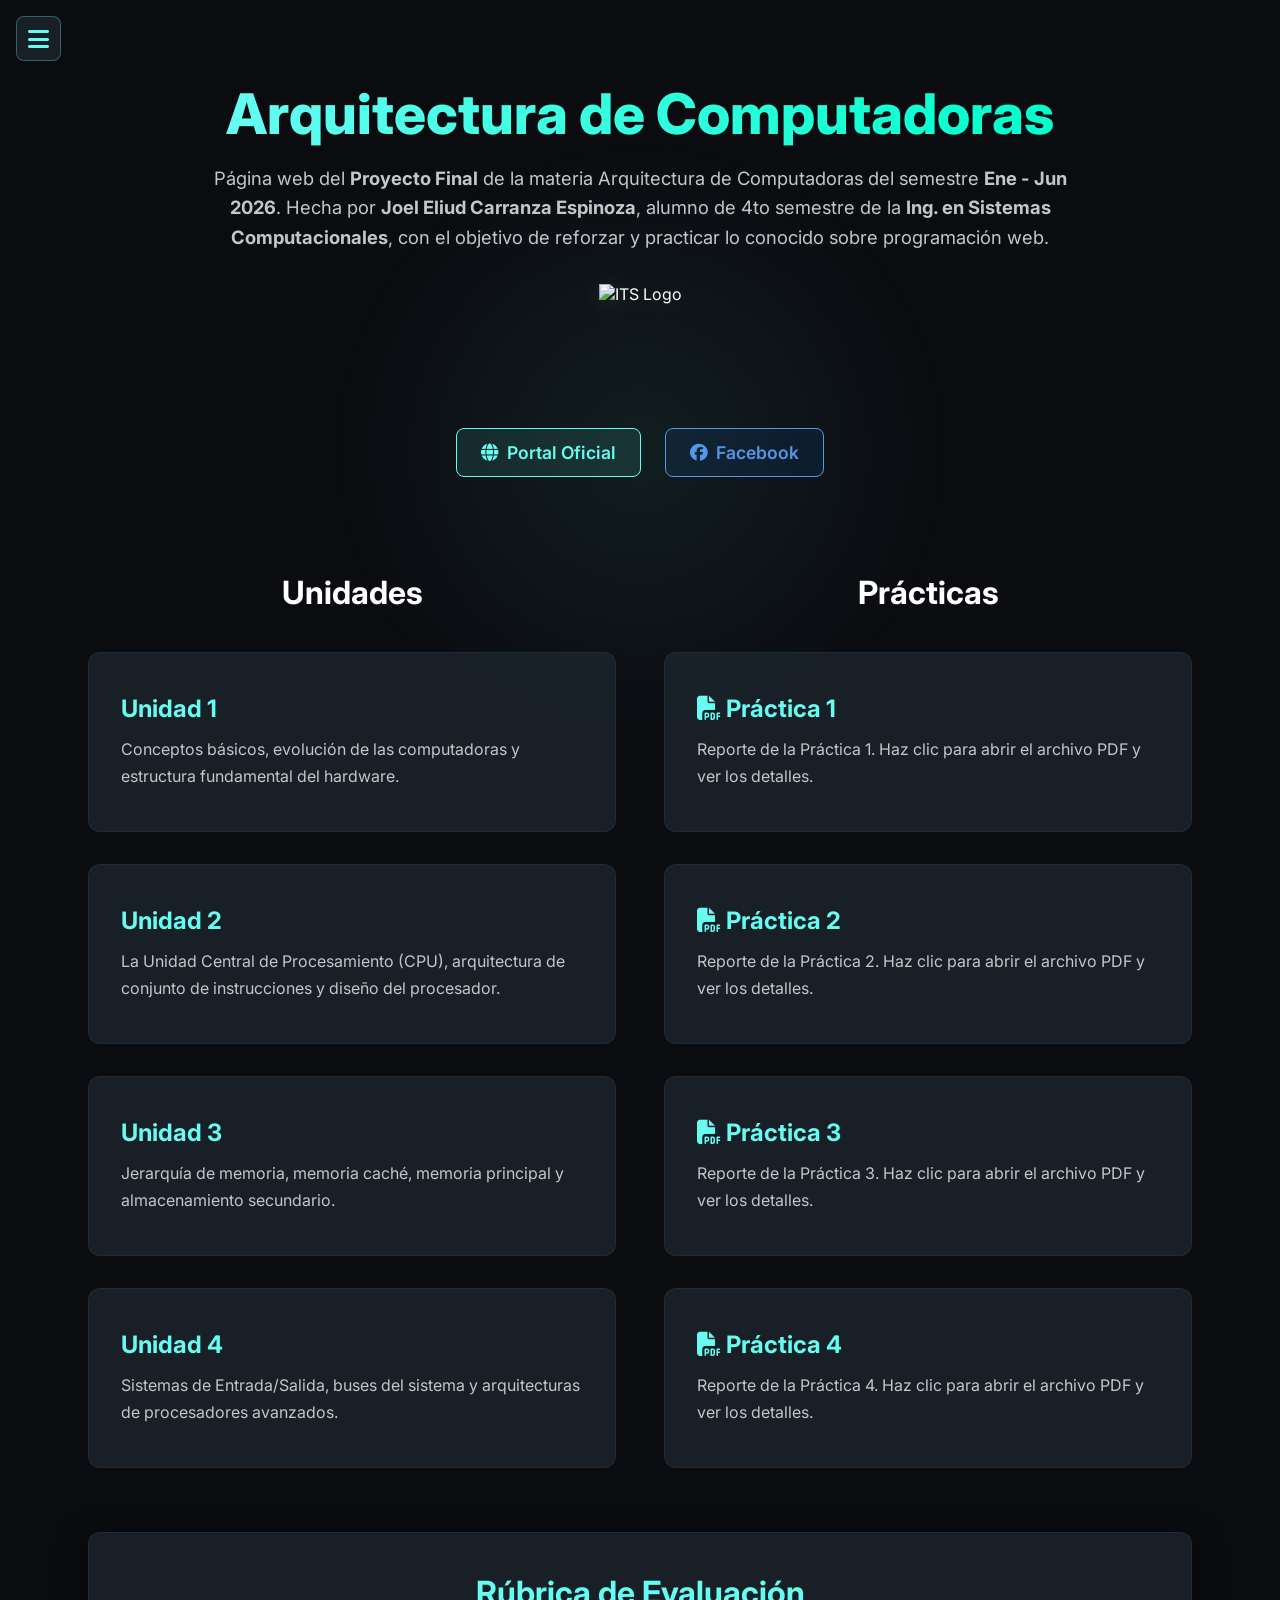
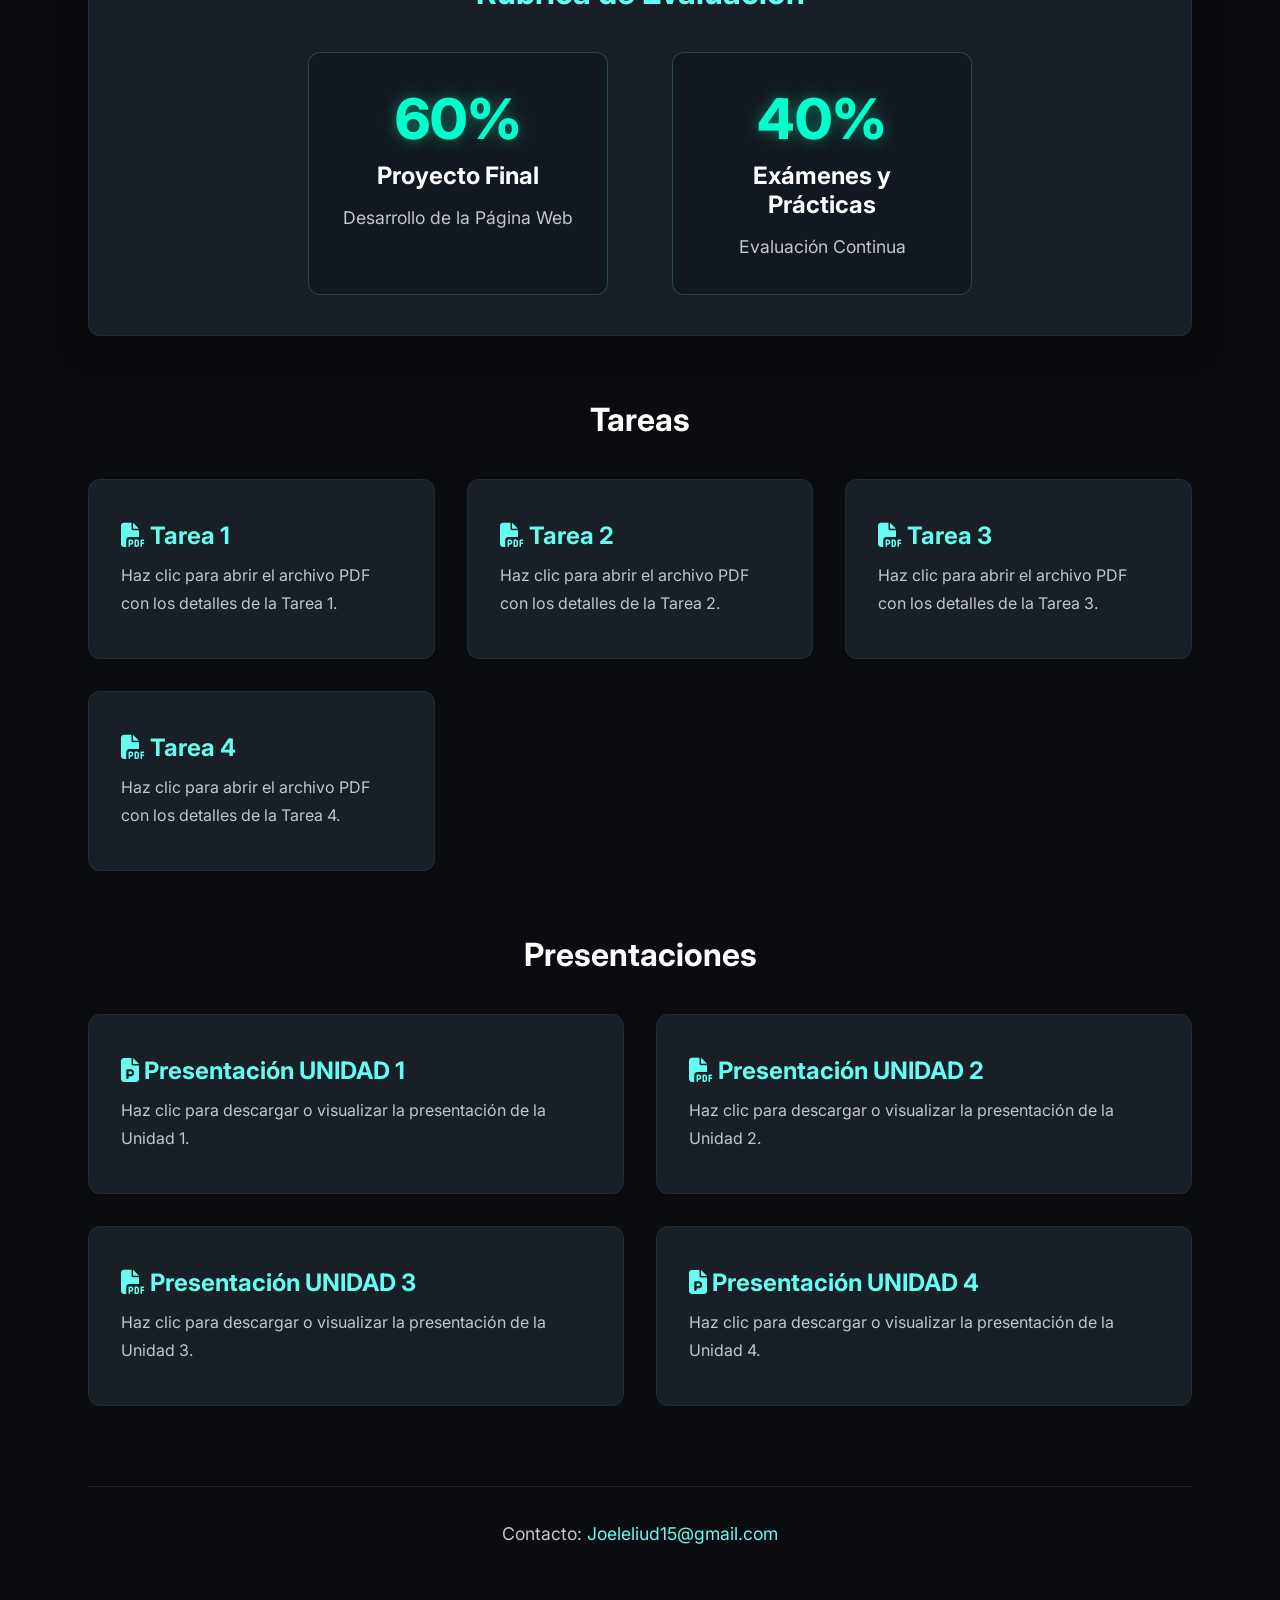
==== commit 4c62980b: "Add files via upload" ====
--- a/index.html
+++ b/index.html
@@ -1,171 +1,171 @@
-<!DOCTYPE html>
-<html lang="es">
-<head>
-    <meta charset="UTF-8">
-    <meta name="viewport" content="width=device-width, initial-scale=1.0">
-    <title>Arquitectura de Computadoras</title>
-    <!-- SEO Best Practices -->
-    <meta name="description" content="Temario y material de estudio de Arquitectura de Computadoras. Aprende sobre sistemas de cómputo, procesadores, memoria y más.">
-    <!-- Google Fonts: Inter -->
-    <link rel="preconnect" href="https://fonts.googleapis.com">
-    <link rel="preconnect" href="https://fonts.gstatic.com" crossorigin>
-    <link href="https://fonts.googleapis.com/css2?family=Inter:wght@300;400;600;800&display=swap" rel="stylesheet">
-    <!-- FontAwesome for Icons -->
-    <link rel="stylesheet" href="https://cdnjs.cloudflare.com/ajax/libs/font-awesome/6.4.0/css/all.min.css">
-    <!-- Custom CSS -->
-    <link rel="stylesheet" href="css/styles.css">
-</head>
-<body class="sidebar-collapsed">
-    <!-- Toggle Button -->
-    <button id="sidebar-toggle" class="sidebar-toggle-btn" aria-label="Toggle Sidebar">
-        <i class="fa-solid fa-bars"></i>
-    </button>
-
-    <!-- Sidebar Navigation -->
-    <nav class="sidebar" id="sidebar">
-        <img src="assets/INICIO/LOGO-TECNM.png" alt="TecNM Logo" style="position: absolute; top: 1.5rem; left: 1.5rem; width: 200px; filter: drop-shadow(0 2px 5px rgba(255,255,255,0.1));">
-        <div class="sidebar-header" style="margin-top: 5rem;">
-            <h2>Arquitectura de computadoras</h2>
-            <span>Instituto Tecnológico de Saltillo</span>
-        </div>
-        <ul class="nav-links">
-            <li><a href="index.html" class="active"><i class="fa-solid fa-house"></i> Inicio</a></li>
-            <li><a href="unidad1.html"><i class="fa-solid fa-microchip"></i> Unidad 1</a></li>
-            <li><a href="unidad2.html"><i class="fa-solid fa-memory"></i> Unidad 2</a></li>
-            <li><a href="unidad3.html"><i class="fa-solid fa-network-wired"></i> Unidad 3</a></li>
-            <li><a href="unidad4.html"><i class="fa-solid fa-server"></i> Unidad 4</a></li>
-        </ul>
-    </nav>
-
-    <!-- Main Content -->
-    <main class="main-content" id="main-content">
-        <!-- Hero Section -->
-        <div class="hero-section" style="text-align: center; margin-bottom: 4rem;">
-            <h1 style="font-size: 3.5rem; margin-bottom: 1rem;"><span class="text-gradient">Arquitectura de Computadoras</span></h1>
-            <p style="font-size: 1.15rem; max-width: 900px; margin: 0 auto 2rem auto; color: var(--text-secondary); line-height: 1.6;">Página web del <strong>Proyecto Final</strong> de la materia Arquitectura de Computadoras del semestre <strong>Ene - Jun 2026</strong>. Hecha por <strong>Joel Eliud Carranza Espinoza</strong>, alumno de 4to semestre de la <strong>Ing. en Sistemas Computacionales</strong>, con el objetivo de reforzar y practicar lo conocido sobre programación web.</p>
-            
-            <div style="display: flex; justify-content: center; align-items: center; margin-bottom: 1.5rem;">
-                <img src="assets/INICIO/ITS.png" alt="ITS Logo" style="height: 120px; object-fit: contain; filter: drop-shadow(0 4px 10px rgba(255,255,255,0.1));">
-            </div>
-
-            <div style="display: flex; justify-content: center; gap: 1.5rem; flex-wrap: wrap;">
-                <a href="https://saltillo.tecnm.mx/" target="_blank" class="hero-btn portal-btn"><i class="fa-solid fa-globe"></i> Portal Oficial</a>
-                <a href="https://www.facebook.com/TecNMcampusSaltillo/" target="_blank" class="hero-btn fb-btn"><i class="fa-brands fa-facebook"></i> Facebook</a>
-            </div>
-        </div>
-
-        <div style="display: flex; flex-wrap: wrap; gap: 3rem; margin-top: 2rem;">
-            <!-- Columna de Unidades -->
-            <div style="flex: 1; min-width: 300px;">
-                <h2 style="text-align: center; border: none; margin-bottom: 2rem;">Unidades</h2>
-                <div class="module-grid">
-                    <a href="unidad1.html" class="module-card" style="min-height: 180px; display: flex; flex-direction: column; justify-content: center;">
-                        <h3 style="margin-top: 0;">Unidad 1</h3>
-                        <p style="margin-bottom: 0;">Conceptos básicos, evolución de las computadoras y estructura fundamental del hardware.</p>
-                    </a>
-                    <a href="unidad2.html" class="module-card" style="min-height: 180px; display: flex; flex-direction: column; justify-content: center;">
-                        <h3 style="margin-top: 0;">Unidad 2</h3>
-                        <p style="margin-bottom: 0;">La Unidad Central de Procesamiento (CPU), arquitectura de conjunto de instrucciones y diseño del procesador.</p>
-                    </a>
-                    <a href="unidad3.html" class="module-card" style="min-height: 180px; display: flex; flex-direction: column; justify-content: center;">
-                        <h3 style="margin-top: 0;">Unidad 3</h3>
-                        <p style="margin-bottom: 0;">Jerarquía de memoria, memoria caché, memoria principal y almacenamiento secundario.</p>
-                    </a>
-                    <a href="unidad4.html" class="module-card" style="min-height: 180px; display: flex; flex-direction: column; justify-content: center;">
-                        <h3 style="margin-top: 0;">Unidad 4</h3>
-                        <p style="margin-bottom: 0;">Sistemas de Entrada/Salida, buses del sistema y arquitecturas de procesadores avanzados.</p>
-                    </a>
-                </div>
-            </div>
-
-            <!-- Columna de Prácticas -->
-            <div style="flex: 1; min-width: 300px;">
-                <h2 style="text-align: center; border: none; margin-bottom: 2rem;">Prácticas</h2>
-                <div class="module-grid">
-                    <a href="assets/reporte%20practica%201.pdf" target="_blank" class="module-card" style="min-height: 180px; display: flex; flex-direction: column; justify-content: center;">
-                        <h3 style="margin-top: 0;"><i class="fa-solid fa-file-pdf"></i> Práctica 1</h3>
-                        <p style="margin-bottom: 0;">Reporte de la Práctica 1. Haz clic para abrir el archivo PDF y ver los detalles.</p>
-                    </a>
-                    <a href="assets/reporte%20practica%202.pdf" target="_blank" class="module-card" style="min-height: 180px; display: flex; flex-direction: column; justify-content: center;">
-                        <h3 style="margin-top: 0;"><i class="fa-solid fa-file-pdf"></i> Práctica 2</h3>
-                        <p style="margin-bottom: 0;">Reporte de la Práctica 2. Haz clic para abrir el archivo PDF y ver los detalles.</p>
-                    </a>
-                    <a href="assets/reporte%20practica%203.pdf" target="_blank" class="module-card" style="min-height: 180px; display: flex; flex-direction: column; justify-content: center;">
-                        <h3 style="margin-top: 0;"><i class="fa-solid fa-file-pdf"></i> Práctica 3</h3>
-                        <p style="margin-bottom: 0;">Reporte de la Práctica 3. Haz clic para abrir el archivo PDF y ver los detalles.</p>
-                    </a>
-                    <a href="assets/reporte%20practica%204.pdf" target="_blank" class="module-card" style="min-height: 180px; display: flex; flex-direction: column; justify-content: center;">
-                        <h3 style="margin-top: 0;"><i class="fa-solid fa-file-pdf"></i> Práctica 4</h3>
-                        <p style="margin-bottom: 0;">Reporte de la Práctica 4. Haz clic para abrir el archivo PDF y ver los detalles.</p>
-                    </a>
-                </div>
-            </div>
-        </div>
-
-        <div style="margin-top: 4rem; padding: 2.5rem; background: var(--surface-color-glass); border-radius: 12px; border: 1px solid rgba(255,255,255,0.05); box-shadow: 0 10px 30px rgba(0,0,0,0.5);">
-            <h2 style="text-align: center; border: none; margin-top: 0; color: var(--primary-color);">Rúbrica de Evaluación</h2>
-            <div style="display: flex; justify-content: center; flex-wrap: wrap; gap: 4rem; margin-top: 2rem;">
-                <div style="text-align: center; flex: 1; max-width: 300px; background: rgba(0,0,0,0.2); padding: 2rem; border-radius: 12px; border: 1px solid rgba(102, 252, 241, 0.2);">
-                    <div style="font-size: 3.5rem; font-weight: 800; color: #00ffcc; margin-bottom: 0.5rem; text-shadow: 0 0 15px rgba(0, 255, 204, 0.4);">60%</div>
-                    <h3 style="margin-top: 0; color: var(--text-primary);">Proyecto Final</h3>
-                    <p style="margin-bottom: 0;">Desarrollo de la Página Web</p>
-                </div>
-                <div style="text-align: center; flex: 1; max-width: 300px; background: rgba(0,0,0,0.2); padding: 2rem; border-radius: 12px; border: 1px solid rgba(102, 252, 241, 0.2);">
-                    <div style="font-size: 3.5rem; font-weight: 800; color: #00ffcc; margin-bottom: 0.5rem; text-shadow: 0 0 15px rgba(0, 255, 204, 0.4);">40%</div>
-                    <h3 style="margin-top: 0; color: var(--text-primary);">Exámenes y Prácticas</h3>
-                    <p style="margin-bottom: 0;">Evaluación Continua</p>
-                </div>
-            </div>
-        </div>
-
-        <h2 style="text-align: center; border: none; margin-top: 4rem; margin-bottom: 2rem;">Tareas</h2>
-        <div class="module-grid">
-            <a href="assets/Diseño%20de%20equipos%20de%20computo%20(1).pdf" target="_blank" class="module-card" style="min-height: 180px; display: flex; flex-direction: column; justify-content: center;">
-                <h3 style="margin-top: 0;"><i class="fa-solid fa-file-pdf"></i> Tarea 1</h3>
-                <p style="margin-bottom: 0;">Haz clic para abrir el archivo PDF con los detalles de la Tarea 1.</p>
-            </a>
-            <a href="assets/Gamas%20de%20equipos%20de%20computo.pdf" target="_blank" class="module-card" style="min-height: 180px; display: flex; flex-direction: column; justify-content: center;">
-                <h3 style="margin-top: 0;"><i class="fa-solid fa-file-pdf"></i> Tarea 2</h3>
-                <p style="margin-bottom: 0;">Haz clic para abrir el archivo PDF con los detalles de la Tarea 2.</p>
-            </a>
-            <a href="assets/PROCESADORES-1.pdf" target="_blank" class="module-card" style="min-height: 180px; display: flex; flex-direction: column; justify-content: center;">
-                <h3 style="margin-top: 0;"><i class="fa-solid fa-file-pdf"></i> Tarea 3</h3>
-                <p style="margin-bottom: 0;">Haz clic para abrir el archivo PDF con los detalles de la Tarea 3.</p>
-            </a>
-            <a href="assets/TareaCotizaciónDeEquipos.pdf" target="_blank" class="module-card" style="min-height: 180px; display: flex; flex-direction: column; justify-content: center;">
-                <h3 style="margin-top: 0;"><i class="fa-solid fa-file-pdf"></i> Tarea 4</h3>
-                <p style="margin-bottom: 0;">Haz clic para abrir el archivo PDF con los detalles de la Tarea 4.</p>
-            </a>
-        </div>
-
-        <h2 style="text-align: center; border: none; margin-top: 4rem; margin-bottom: 2rem;">Presentaciones</h2>
-        <div class="module-grid" style="grid-template-columns: repeat(2, 1fr);">
-            <a href="assets/PresentaciónUnidad1.pptx" target="_blank" class="module-card" style="min-height: 180px; display: flex; flex-direction: column; justify-content: center;">
-                <h3 style="margin-top: 0;"><i class="fa-solid fa-file-powerpoint"></i> Presentación UNIDAD 1</h3>
-                <p style="margin-bottom: 0;">Haz clic para descargar o visualizar la presentación de la Unidad 1.</p>
-            </a>
-            <a href="assets/PresentaciónUnidad2.pdf" target="_blank" class="module-card" style="min-height: 180px; display: flex; flex-direction: column; justify-content: center;">
-                <h3 style="margin-top: 0;"><i class="fa-solid fa-file-pdf"></i> Presentación UNIDAD 2</h3>
-                <p style="margin-bottom: 0;">Haz clic para descargar o visualizar la presentación de la Unidad 2.</p>
-            </a>
-            <a href="assets/PresentaciónUnidad3.pdf" target="_blank" class="module-card" style="min-height: 180px; display: flex; flex-direction: column; justify-content: center;">
-                <h3 style="margin-top: 0;"><i class="fa-solid fa-file-pdf"></i> Presentación UNIDAD 3</h3>
-                <p style="margin-bottom: 0;">Haz clic para descargar o visualizar la presentación de la Unidad 3.</p>
-            </a>
-            <a href="assets/PresentacionUnidad4.pptx" target="_blank" class="module-card" style="min-height: 180px; display: flex; flex-direction: column; justify-content: center;">
-                <h3 style="margin-top: 0;"><i class="fa-solid fa-file-powerpoint"></i> Presentación UNIDAD 4</h3>
-                <p style="margin-bottom: 0;">Haz clic para descargar o visualizar la presentación de la Unidad 4.</p>
-            </a>
-        </div>
-
-        <footer style="text-align: center; margin-top: 5rem; padding: 2rem 0; border-top: 1px solid rgba(255,255,255,0.1); color: var(--text-secondary);">
-            <p>Contacto: <a href="mailto:Joeleliud15@gmail.com" style="color: var(--primary-color); text-decoration: none;">Joeleliud15@gmail.com</a></p>
-        </footer>
-    </main>
-
-    <script src="js/app.js"></script>
-</body>
-</html>
+<!DOCTYPE html>
+<html lang="es">
+<head>
+    <meta charset="UTF-8">
+    <meta name="viewport" content="width=device-width, initial-scale=1.0">
+    <title>Arquitectura de Computadoras</title>
+    <!-- SEO Best Practices -->
+    <meta name="description" content="Temario y material de estudio de Arquitectura de Computadoras. Aprende sobre sistemas de cómputo, procesadores, memoria y más.">
+    <!-- Google Fonts: Inter -->
+    <link rel="preconnect" href="https://fonts.googleapis.com">
+    <link rel="preconnect" href="https://fonts.gstatic.com" crossorigin>
+    <link href="https://fonts.googleapis.com/css2?family=Inter:wght@300;400;600;800&display=swap" rel="stylesheet">
+    <!-- FontAwesome for Icons -->
+    <link rel="stylesheet" href="https://cdnjs.cloudflare.com/ajax/libs/font-awesome/6.4.0/css/all.min.css">
+    <!-- Custom CSS -->
+    <link rel="stylesheet" href="css/styles.css">
+</head>
+<body class="sidebar-collapsed">
+    <!-- Toggle Button -->
+    <button id="sidebar-toggle" class="sidebar-toggle-btn" aria-label="Toggle Sidebar">
+        <i class="fa-solid fa-bars"></i>
+    </button>
+
+    <!-- Sidebar Navigation -->
+    <nav class="sidebar" id="sidebar">
+        <img src="assets/Inicio/LOGO-TECNM.png" alt="TecNM Logo" style="position: absolute; top: 1.5rem; left: 1.5rem; width: 200px; filter: drop-shadow(0 2px 5px rgba(255,255,255,0.1));">
+        <div class="sidebar-header" style="margin-top: 5rem;">
+            <h2>Arquitectura de computadoras</h2>
+            <span>Instituto Tecnológico de Saltillo</span>
+        </div>
+        <ul class="nav-links">
+            <li><a href="index.html" class="active"><i class="fa-solid fa-house"></i> Inicio</a></li>
+            <li><a href="unidad1.html"><i class="fa-solid fa-microchip"></i> Unidad 1</a></li>
+            <li><a href="unidad2.html"><i class="fa-solid fa-memory"></i> Unidad 2</a></li>
+            <li><a href="unidad3.html"><i class="fa-solid fa-network-wired"></i> Unidad 3</a></li>
+            <li><a href="unidad4.html"><i class="fa-solid fa-server"></i> Unidad 4</a></li>
+        </ul>
+    </nav>
+
+    <!-- Main Content -->
+    <main class="main-content" id="main-content">
+        <!-- Hero Section -->
+        <div class="hero-section" style="text-align: center; margin-bottom: 4rem;">
+            <h1 style="font-size: 3.5rem; margin-bottom: 1rem;"><span class="text-gradient">Arquitectura de Computadoras</span></h1>
+            <p style="font-size: 1.15rem; max-width: 900px; margin: 0 auto 2rem auto; color: var(--text-secondary); line-height: 1.6;">Página web del <strong>Proyecto Final</strong> de la materia Arquitectura de Computadoras del semestre <strong>Ene - Jun 2026</strong>. Hecha por <strong>Joel Eliud Carranza Espinoza</strong>, alumno de 4to semestre de la <strong>Ing. en Sistemas Computacionales</strong>, con el objetivo de reforzar y practicar lo conocido sobre programación web.</p>
+            
+            <div style="display: flex; justify-content: center; align-items: center; margin-bottom: 1.5rem;">
+                <img src="assets/Inicio/ITS.png" alt="ITS Logo" style="height: 120px; object-fit: contain; filter: drop-shadow(0 4px 10px rgba(255,255,255,0.1));">
+            </div>
+
+            <div style="display: flex; justify-content: center; gap: 1.5rem; flex-wrap: wrap;">
+                <a href="https://saltillo.tecnm.mx/" target="_blank" class="hero-btn portal-btn"><i class="fa-solid fa-globe"></i> Portal Oficial</a>
+                <a href="https://www.facebook.com/TecNMcampusSaltillo/" target="_blank" class="hero-btn fb-btn"><i class="fa-brands fa-facebook"></i> Facebook</a>
+            </div>
+        </div>
+
+        <div style="display: flex; flex-wrap: wrap; gap: 3rem; margin-top: 2rem;">
+            <!-- Columna de Unidades -->
+            <div style="flex: 1; min-width: 300px;">
+                <h2 style="text-align: center; border: none; margin-bottom: 2rem;">Unidades</h2>
+                <div class="module-grid">
+                    <a href="unidad1.html" class="module-card" style="min-height: 180px; display: flex; flex-direction: column; justify-content: center;">
+                        <h3 style="margin-top: 0;">Unidad 1</h3>
+                        <p style="margin-bottom: 0;">Conceptos básicos, evolución de las computadoras y estructura fundamental del hardware.</p>
+                    </a>
+                    <a href="unidad2.html" class="module-card" style="min-height: 180px; display: flex; flex-direction: column; justify-content: center;">
+                        <h3 style="margin-top: 0;">Unidad 2</h3>
+                        <p style="margin-bottom: 0;">La Unidad Central de Procesamiento (CPU), arquitectura de conjunto de instrucciones y diseño del procesador.</p>
+                    </a>
+                    <a href="unidad3.html" class="module-card" style="min-height: 180px; display: flex; flex-direction: column; justify-content: center;">
+                        <h3 style="margin-top: 0;">Unidad 3</h3>
+                        <p style="margin-bottom: 0;">Jerarquía de memoria, memoria caché, memoria principal y almacenamiento secundario.</p>
+                    </a>
+                    <a href="unidad4.html" class="module-card" style="min-height: 180px; display: flex; flex-direction: column; justify-content: center;">
+                        <h3 style="margin-top: 0;">Unidad 4</h3>
+                        <p style="margin-bottom: 0;">Sistemas de Entrada/Salida, buses del sistema y arquitecturas de procesadores avanzados.</p>
+                    </a>
+                </div>
+            </div>
+
+            <!-- Columna de Prácticas -->
+            <div style="flex: 1; min-width: 300px;">
+                <h2 style="text-align: center; border: none; margin-bottom: 2rem;">Prácticas</h2>
+                <div class="module-grid">
+                    <a href="assets/reporte%20practica%201.pdf" target="_blank" class="module-card" style="min-height: 180px; display: flex; flex-direction: column; justify-content: center;">
+                        <h3 style="margin-top: 0;"><i class="fa-solid fa-file-pdf"></i> Práctica 1</h3>
+                        <p style="margin-bottom: 0;">Reporte de la Práctica 1. Haz clic para abrir el archivo PDF y ver los detalles.</p>
+                    </a>
+                    <a href="assets/reporte%20practica%202.pdf" target="_blank" class="module-card" style="min-height: 180px; display: flex; flex-direction: column; justify-content: center;">
+                        <h3 style="margin-top: 0;"><i class="fa-solid fa-file-pdf"></i> Práctica 2</h3>
+                        <p style="margin-bottom: 0;">Reporte de la Práctica 2. Haz clic para abrir el archivo PDF y ver los detalles.</p>
+                    </a>
+                    <a href="assets/reporte%20practica%203.pdf" target="_blank" class="module-card" style="min-height: 180px; display: flex; flex-direction: column; justify-content: center;">
+                        <h3 style="margin-top: 0;"><i class="fa-solid fa-file-pdf"></i> Práctica 3</h3>
+                        <p style="margin-bottom: 0;">Reporte de la Práctica 3. Haz clic para abrir el archivo PDF y ver los detalles.</p>
+                    </a>
+                    <a href="assets/reporte%20practica%204.pdf" target="_blank" class="module-card" style="min-height: 180px; display: flex; flex-direction: column; justify-content: center;">
+                        <h3 style="margin-top: 0;"><i class="fa-solid fa-file-pdf"></i> Práctica 4</h3>
+                        <p style="margin-bottom: 0;">Reporte de la Práctica 4. Haz clic para abrir el archivo PDF y ver los detalles.</p>
+                    </a>
+                </div>
+            </div>
+        </div>
+
+        <div style="margin-top: 4rem; padding: 2.5rem; background: var(--surface-color-glass); border-radius: 12px; border: 1px solid rgba(255,255,255,0.05); box-shadow: 0 10px 30px rgba(0,0,0,0.5);">
+            <h2 style="text-align: center; border: none; margin-top: 0; color: var(--primary-color);">Rúbrica de Evaluación</h2>
+            <div style="display: flex; justify-content: center; flex-wrap: wrap; gap: 4rem; margin-top: 2rem;">
+                <div style="text-align: center; flex: 1; max-width: 300px; background: rgba(0,0,0,0.2); padding: 2rem; border-radius: 12px; border: 1px solid rgba(102, 252, 241, 0.2);">
+                    <div style="font-size: 3.5rem; font-weight: 800; color: #00ffcc; margin-bottom: 0.5rem; text-shadow: 0 0 15px rgba(0, 255, 204, 0.4);">60%</div>
+                    <h3 style="margin-top: 0; color: var(--text-primary);">Proyecto Final</h3>
+                    <p style="margin-bottom: 0;">Desarrollo de la Página Web</p>
+                </div>
+                <div style="text-align: center; flex: 1; max-width: 300px; background: rgba(0,0,0,0.2); padding: 2rem; border-radius: 12px; border: 1px solid rgba(102, 252, 241, 0.2);">
+                    <div style="font-size: 3.5rem; font-weight: 800; color: #00ffcc; margin-bottom: 0.5rem; text-shadow: 0 0 15px rgba(0, 255, 204, 0.4);">40%</div>
+                    <h3 style="margin-top: 0; color: var(--text-primary);">Exámenes y Prácticas</h3>
+                    <p style="margin-bottom: 0;">Evaluación Continua</p>
+                </div>
+            </div>
+        </div>
+
+        <h2 style="text-align: center; border: none; margin-top: 4rem; margin-bottom: 2rem;">Tareas</h2>
+        <div class="module-grid">
+            <a href="assets/Diseño%20de%20equipos%20de%20computo%20(1).pdf" target="_blank" class="module-card" style="min-height: 180px; display: flex; flex-direction: column; justify-content: center;">
+                <h3 style="margin-top: 0;"><i class="fa-solid fa-file-pdf"></i> Tarea 1</h3>
+                <p style="margin-bottom: 0;">Haz clic para abrir el archivo PDF con los detalles de la Tarea 1.</p>
+            </a>
+            <a href="assets/Gamas%20de%20equipos%20de%20computo.pdf" target="_blank" class="module-card" style="min-height: 180px; display: flex; flex-direction: column; justify-content: center;">
+                <h3 style="margin-top: 0;"><i class="fa-solid fa-file-pdf"></i> Tarea 2</h3>
+                <p style="margin-bottom: 0;">Haz clic para abrir el archivo PDF con los detalles de la Tarea 2.</p>
+            </a>
+            <a href="assets/PROCESADORES-1.pdf" target="_blank" class="module-card" style="min-height: 180px; display: flex; flex-direction: column; justify-content: center;">
+                <h3 style="margin-top: 0;"><i class="fa-solid fa-file-pdf"></i> Tarea 3</h3>
+                <p style="margin-bottom: 0;">Haz clic para abrir el archivo PDF con los detalles de la Tarea 3.</p>
+            </a>
+            <a href="assets/TareaCotizaciónDeEquipos.pdf" target="_blank" class="module-card" style="min-height: 180px; display: flex; flex-direction: column; justify-content: center;">
+                <h3 style="margin-top: 0;"><i class="fa-solid fa-file-pdf"></i> Tarea 4</h3>
+                <p style="margin-bottom: 0;">Haz clic para abrir el archivo PDF con los detalles de la Tarea 4.</p>
+            </a>
+        </div>
+
+        <h2 style="text-align: center; border: none; margin-top: 4rem; margin-bottom: 2rem;">Presentaciones</h2>
+        <div class="module-grid" style="grid-template-columns: repeat(2, 1fr);">
+            <a href="assets/PresentaciónUnidad1.pptx" target="_blank" class="module-card" style="min-height: 180px; display: flex; flex-direction: column; justify-content: center;">
+                <h3 style="margin-top: 0;"><i class="fa-solid fa-file-powerpoint"></i> Presentación UNIDAD 1</h3>
+                <p style="margin-bottom: 0;">Haz clic para descargar o visualizar la presentación de la Unidad 1.</p>
+            </a>
+            <a href="assets/PresentaciónUnidad2.pdf" target="_blank" class="module-card" style="min-height: 180px; display: flex; flex-direction: column; justify-content: center;">
+                <h3 style="margin-top: 0;"><i class="fa-solid fa-file-pdf"></i> Presentación UNIDAD 2</h3>
+                <p style="margin-bottom: 0;">Haz clic para descargar o visualizar la presentación de la Unidad 2.</p>
+            </a>
+            <a href="assets/PresentaciónUnidad3.pdf" target="_blank" class="module-card" style="min-height: 180px; display: flex; flex-direction: column; justify-content: center;">
+                <h3 style="margin-top: 0;"><i class="fa-solid fa-file-pdf"></i> Presentación UNIDAD 3</h3>
+                <p style="margin-bottom: 0;">Haz clic para descargar o visualizar la presentación de la Unidad 3.</p>
+            </a>
+            <a href="assets/PresentacionUnidad4.pptx" target="_blank" class="module-card" style="min-height: 180px; display: flex; flex-direction: column; justify-content: center;">
+                <h3 style="margin-top: 0;"><i class="fa-solid fa-file-powerpoint"></i> Presentación UNIDAD 4</h3>
+                <p style="margin-bottom: 0;">Haz clic para descargar o visualizar la presentación de la Unidad 4.</p>
+            </a>
+        </div>
+
+        <footer style="text-align: center; margin-top: 5rem; padding: 2rem 0; border-top: 1px solid rgba(255,255,255,0.1); color: var(--text-secondary);">
+            <p>Contacto: <a href="mailto:Joeleliud15@gmail.com" style="color: var(--primary-color); text-decoration: none;">Joeleliud15@gmail.com</a></p>
+        </footer>
+    </main>
+
+    <script src="js/app.js"></script>
+</body>
+</html>
 
 
 
